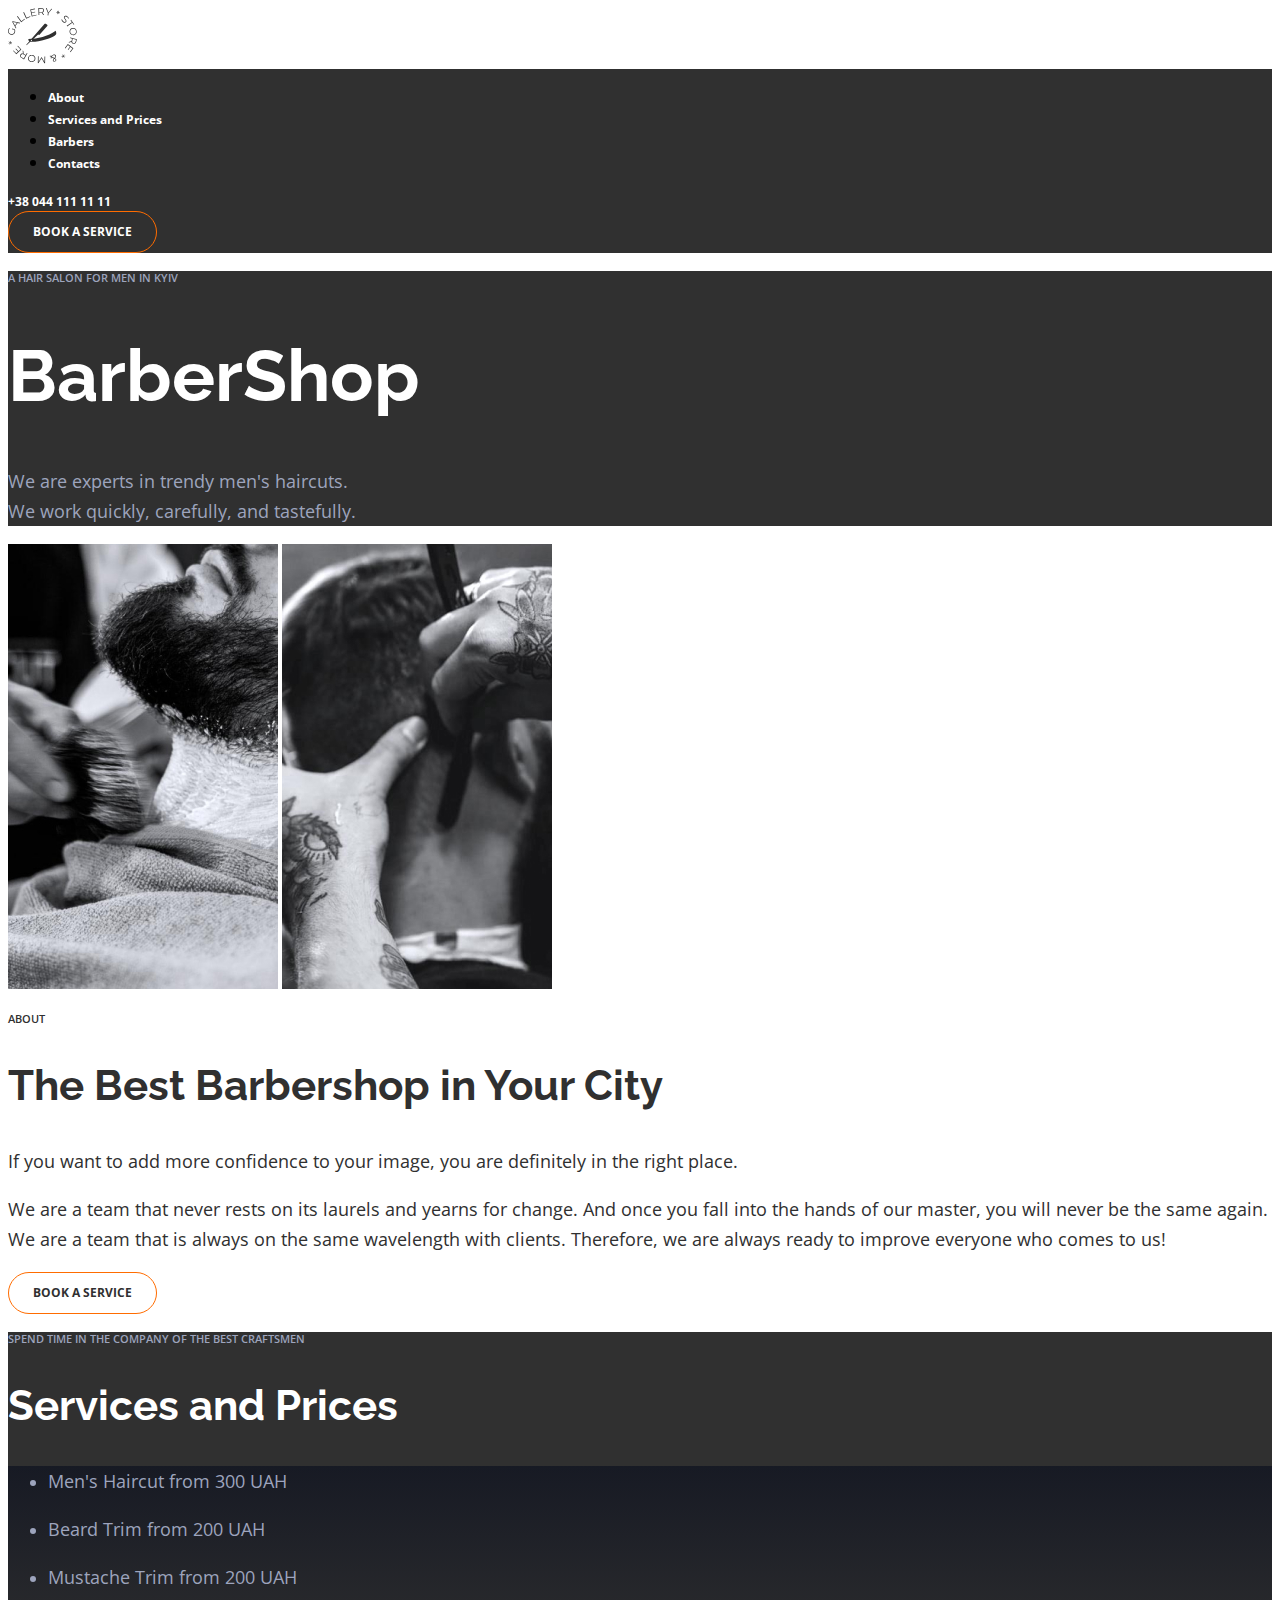
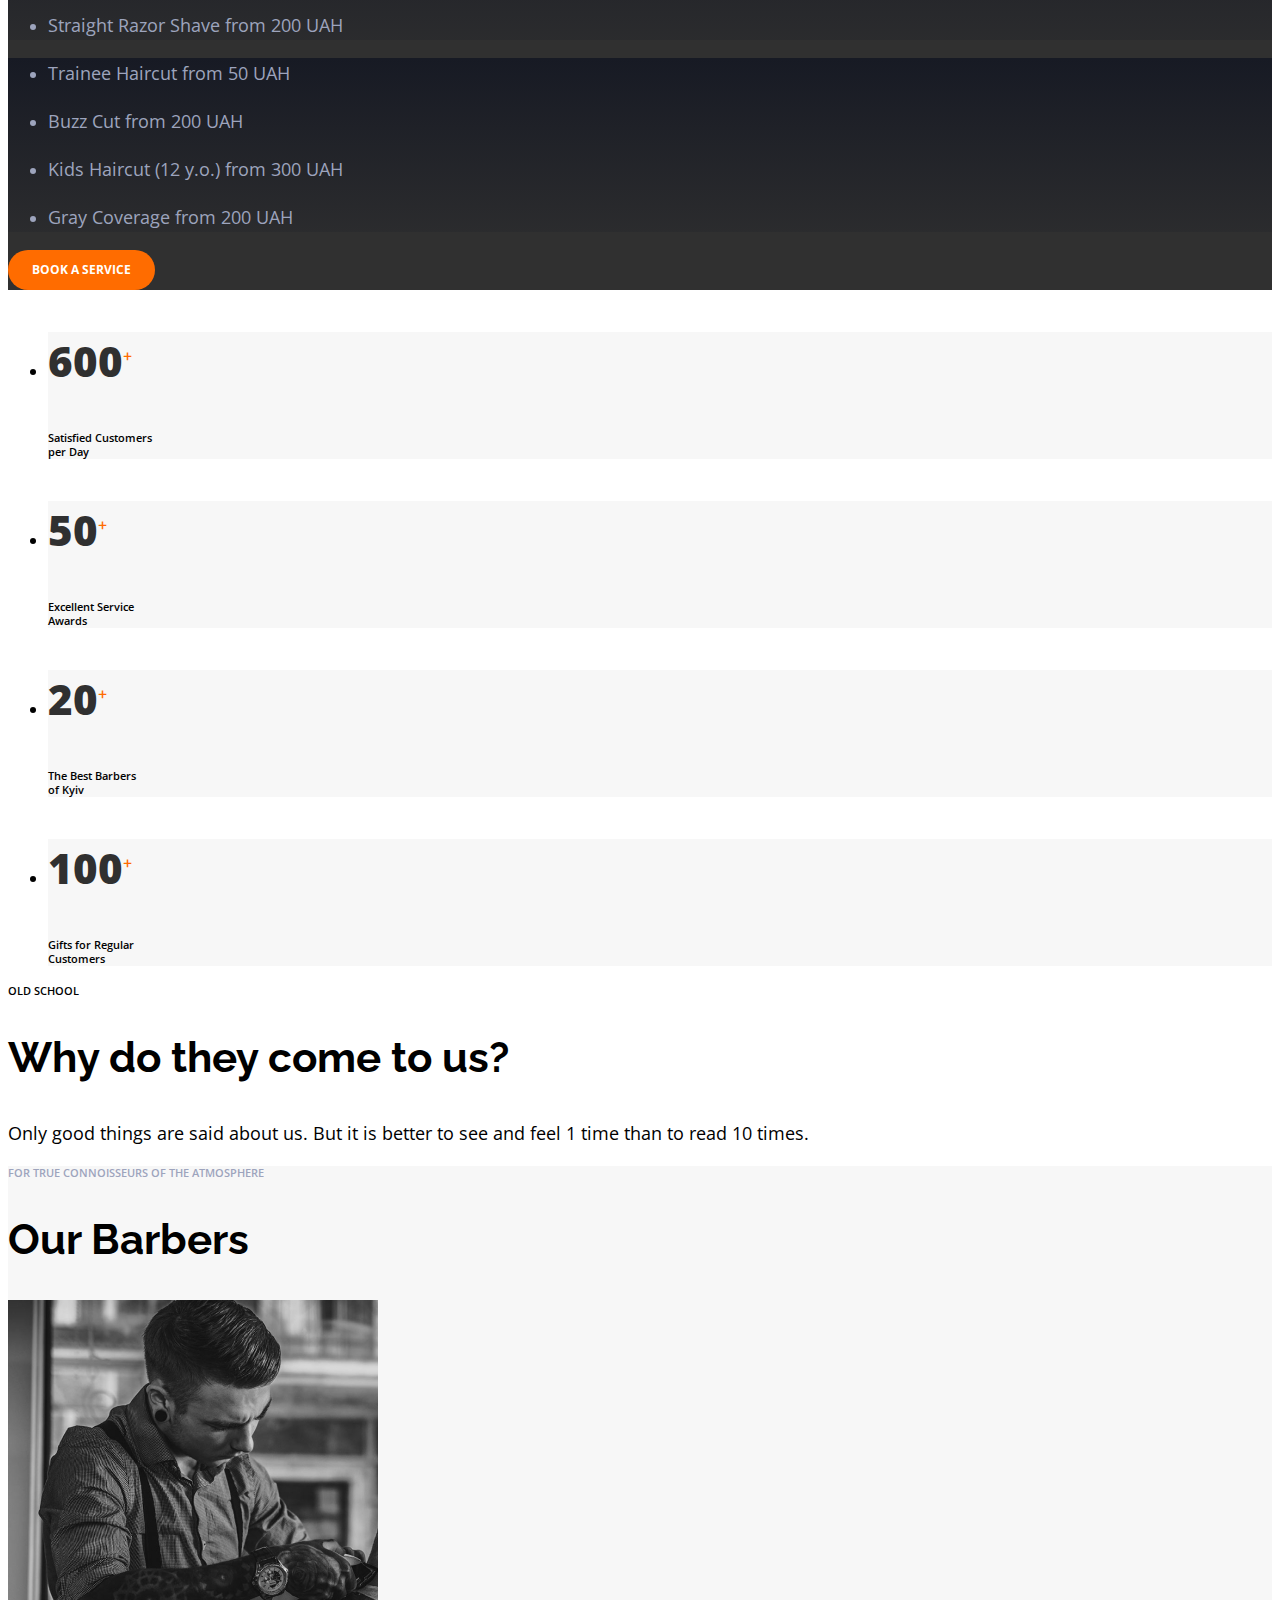
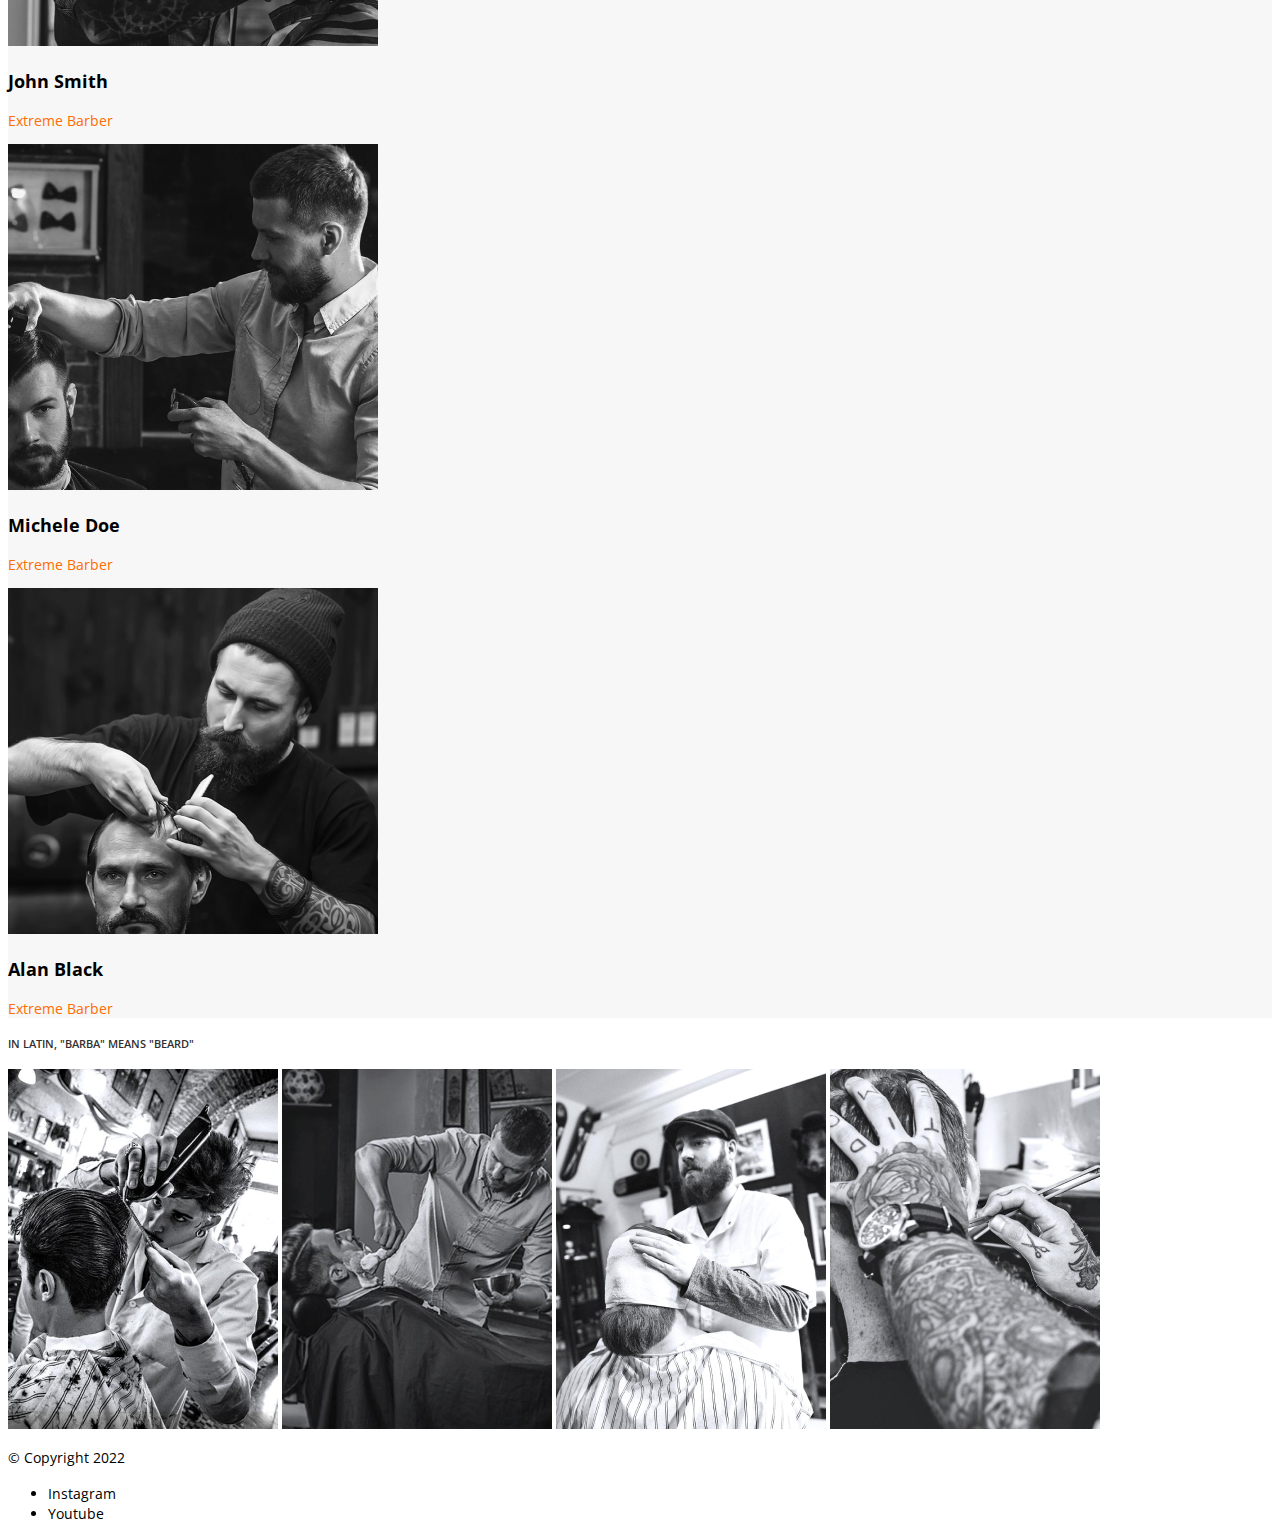
==== index.html @ c83bbb4f "Initial commit" ====
<!DOCTYPE html>
<html lang="en">
  <head>
    <meta charset="UTF-8" />
    <title>Lectia 1 HTML&CSS</title>
    <link rel="preconnect" href="https://fonts.googleapis.com" />
    <link rel="preconnect" href="https://fonts.gstatic.com" crossorigin />
    <link
      href="https://fonts.googleapis.com/css2?family=Open+Sans:ital,wght@0,300..800;1,300..800&family=Raleway:ital,wght@0,100..900;1,100..900&display=swap"
      rel="stylesheet"
    />
    <link rel="stylesheet" href="./css/style.css" />
  </head>
  <body>
    <!--Header Section-->
    <header class="header">
      <div class="header__logo">
        <a href="#"><img src="./img/logo.svg" alt="Logo" /></a>
      </div>
      <nav class="header__navigation">
        <ul>
          <li><a href="#">About</a></li>
          <li><a href="#">Services and Prices</a></li>
          <li><a href="#">Barbers</a></li>
          <li><a href="#">Contacts</a></li>
        </ul>
      </nav>
      <div class="header__info">
        <a href="tel:+380441111111">+38 044 111 11 11</a>
      </div>
      <button class="header__booking button" type="button">
        Book a Service
      </button>
    </header>

    <!-- Portiune principala a paginii web-->
    <main>
      <!--Hero section-->
      <section class="hero-section">
        <h5 class="hero-section__subtitle">A hair salon for men in Kyiv</h5>
        <h1 class="hero-section__title">BarberShop</h1>
        <p class="hero-section__text">
          We are experts in trendy men's haircuts.<br />
          We work quickly, carefully, and tastefully.
        </p>
      </section>

      <!--About section-->
      <section class="about">
        <div class="about__images">
          <img class="about__image" src="./img/img-1.jpg" alt="Img 1" />
          <img class="about__image" src="./img/img-2.jpg" alt="Img 2" />
        </div>

        <div class="about__info">
          <h5 class="about__subtitle">About</h5>
          <h2 class="about__title">The Best Barbershop in Your City</h2>
          <p class="about__text">
            If you want to add more confidence to your image, you are definitely
            in the right place.
          </p>
          <p class="about__text">
            We are a team that never rests on its laurels and yearns for change.
            And once you fall into the hands of our master, you will never be
            the same again. We are a team that is always on the same wavelength
            with clients. Therefore, we are always ready to improve everyone who
            comes to us!
          </p>
          <button class="about__button button">Book a service</button>
        </div>
      </section>

      <!-- Prices & services section-->
      <section class="services">
        <h5 class="services__subtitle">
          Spend time in the company of the best craftsmen
        </h5>
        <h2 class="services__title">Services and Prices</h2>
        <ul class="services__list">
          <li class="services__item">
            <p class="services__description">
              Men's Haircut <span class="services__price">from 300 UAH</span>
            </p>
          </li>
          <li class="services__item">
            <p class="services__description">
              Beard Trim <span class="services__price">from 200 UAH</span>
            </p>
          </li>
          <li class="services__item">
            <p class="services__description">
              Mustache Trim <span class="services__price">from 200 UAH</span>
            </p>
          </li>
          <li class="services__item">
            <p class="services__description">
              Straight Razor Shave
              <span class="services__price">from 200 UAH</span>
            </p>
          </li>
        </ul>

        <ul class="services__list">
          <li class="services__item">
            <p class="services__description">
              Trainee Haircut <span class="services__price">from 50 UAH</span>
            </p>
          </li>
          <li class="services__item">
            <p class="services__description">
              Buzz Cut <span class="services__price">from 200 UAH</span>
            </p>
          </li>
          <li class="services__item">
            <p class="services__description">
              Kids Haircut (12 y.o.)
              <span class="services__price">from 300 UAH</span>
            </p>
          </li>
          <li class="services__item">
            <p class="services__description">
              Gray Coverage <span class="services__price">from 200 UAH</span>
            </p>
          </li>
        </ul>

        <button class="services__button button">Book a Service</button>
      </section>

      <!-- Reviews section-->
      <section class="statistics">
        <ul class="statistics__list">
          <li class="statistics__item">
            <p class="statistics__value">
              <strong>600<sup>+</sup></strong>
            </p>
            <p class="statistics__description">
              Satisfied Customers<br />per Day
            </p>
          </li>
          <li class="statistics__item">
            <p class="statistics__value">
              <strong>50<sup>+</sup></strong>
            </p>
            <p class="statistics__description">
              Excellent Service <br />Awards
            </p>
          </li>
          <li class="statistics__item">
            <p class="statistics__value">
              <strong>20<sup>+</sup></strong>
            </p>
            <p class="statistics__description">
              The Best Barbers<br />
              of Kyiv
            </p>
          </li>
          <li class="statistics__item">
            <p class="statistics__value">
              <strong>100<sup>+</sup></strong>
            </p>
            <p class="statistics__description">
              Gifts for Regular<br />
              Customers
            </p>
          </li>
        </ul>

        <div class="statistics__testimonial">
          <h5 class="statistics__subtitle">Old school</h5>
          <h2 class="statistics__title">Why do they come to us?</h2>
          <p class="statistics__text">
            Only good things are said about us. But it is better to see and feel
            1 time than to read 10 times.
          </p>
        </div>
      </section>

      <!-- our barbers section-->
      <section class="barbers">
        <h5 class="barbers__subtitle">
          for true connoisseurs of the atmosphere
        </h5>
        <h2 class="barbers__title">Our Barbers</h2>

        <!-- container cu carduri despre frizeri-->
        <div class="barbers__container">
          <!-- Container 1-->
          <div class="barbers__card">
            <img
              src="./img/John-Smith.jpg"
              alt="John Smith imagine"
              class="barbers__image"
            />
            <p class="barbers__name">John Smith</p>
            <p class="barbers__role">Extreme Barber</p>
          </div>

          <!-- Container 2-->
          <div class="barbers__card">
            <img
              src="./img/Michele-Doe.jpg"
              alt="Michele Doe imagine"
              class="barbers__image"
            />
            <p class="barbers__name">Michele Doe</p>
            <p class="barbers__role">Extreme Barber</p>
          </div>

          <!-- Container 3 -->
          <div class="barbers__card">
            <img
              src="./img/Alan-Black.jpg"
              alt="Alan Black imagine"
              class="barbers__image"
            />
            <p class="barbers__name">Alan Black</p>
            <p class="barbers__role">Extreme Barber</p>
          </div>
        </div>
      </section>

      <!-- our place section-->
      <section class="place">
        <h5 class="place__subtitle">In Latin, "barba" means "beard"</h5>
        <div class="place__images">
          <img src="./img/foto-1.jpg" alt="Foto 1" class="place__image" />
          <img src="./img/foto-2.jpg" alt="Foto 2" class="place__image" />
          <img src="./img/foto-3.jpg" alt="Foto 3" class="place__image" />
          <img src="./img/foto-4.jpg" alt="Foto 4" class="place__image" />
        </div>
      </section>

      <!-- our place section-->
      <section></section>
    </main>

    <!-- footer section-->
    <footer class="footer">
      <p class="footer__copyright">&copy; Copyright 2022</p>
      <ul class="footer__social">
        <li class="footer__social-item">Instagram</li>
        <li class="footer__social-item">Youtube</li>
      </ul>
    </footer>
  </body>
</html>
---- css/style.css ----
:root {
  --orange: #ff6c00;
  --white: #ffffff;
  --light-black: #9da4bd;
  --black: #303030;
  --primary-font: 'Open sans', sans-serif;
  --secondary-font: 'Raleway', sans-serif;
}

body {
  font-family: var(--primary-font);
}

/* Header section style */

.header {
  background-color: #303030;
}

.header__logo {
  background-color: var(--white);
}

.header__navigation ul {
}

.header__navigation a {
  text-decoration: none;
  font-family: var(--primary-font);
  font-weight: 700;
  font-size: 12px;
  line-height: 16px;
  color: var(--white);
}

.header__navigation a:hover {
  color: var(--orange);
}

.header__info a {
  text-decoration: none;
  font-family: var(--primary-font);
  font-weight: 700;
  font-size: 12px;
  line-height: 16px;
  color: var(--white);
}

.button {
  font-family: var(--primary-font);
  font-weight: 700;
  font-size: 12px;
  line-height: 16px;
  background-color: transparent;
  color: var(--white);
  text-transform: uppercase;
  padding: 12px 24px;
  border: 1px solid var(--orange);
  border-radius: 25px;
  cursor: pointer;
}

.button:hover {
  color: var(--white);
  background-color: var(--orange);
}

.button:focus {
  color: var(--white);
  background-color: var(--orange);
}

/* Hero section style */

.hero-section {
  background-color: #303030;
}

.hero-section__subtitle {
  font-size: 11px;
  font-weight: 600;
  line-height: 14px;
  color: var(--light-black);
}

.hero-section__title {
  font-family: var(--secondary-font);
  font-size: 72px;
  font-weight: 700;
  line-height: 84px;
  color: var(--white);
}

.hero-section__text {
  font-size: 18px;
  font-weight: 400;
  line-height: 30px;
  color: var(--light-black);
}

.hero-section__subtitle {
  text-transform: uppercase;
}

/* About section style */

.about__subtitle {
  font-size: 11px;
  font-family: var(--primary-font);
  font-weight: 600;
  line-height: 14px;
  color: var(--black);
  text-transform: uppercase;
}

.about__title {
  font-family: var(--secondary-font);
  font-size: 42px;
  font-weight: 700;
  line-height: 50px;
  color: var(--black);
}

.about__text {
  font-size: 18px;
  font-family: var(--primary-font);
  font-weight: 400;
  line-height: 30px;
  color: var(--black);
}

.about__button {
  color: var(--black);
}

/* Services section style */
.services {
  background-color: var(--black);
  color: var(--light-black);
}

.services__subtitle {
  font-size: 11px;
  font-weight: 600;
  line-height: 14px;
  color: var(--light-black);
  text-transform: uppercase;
}

.services__title {
  font-family: var(--secondary-font);
  font-size: 42px;
  font-weight: 700;
  line-height: 50px;
  color: var(--white);
}

.services__list {
  background: linear-gradient(180deg, #171a24 0%, rgba(23, 26, 36, 0.2) 100%);
}

.services__item {
}

.services__description {
  font-size: 18px;
  font-weight: 400;
  line-height: 30px;
}

.services__button {
  font-family: var(--primary-font);
  font-weight: 700;
  font-size: 12px;
  line-height: 16px;
  background-color: var(--orange);
  color: var(--white);
  text-transform: uppercase;
  padding: 12px 24px;
  border: none;
  border-radius: 25px;
  cursor: pointer;
  transition: background-color 0.3s ease;
}

.services__button:hover {
  background-color: transparent;
  color: var(--orange);
}

.services__button:focus {
  background-color: transparent;
  color: var(--orange);
}

/* Statistics section style */
.statistics {
}

.statistics__item {
  background-color: #f7f7f7;
}

.statistics__value {
  font-size: 42px;
  font-weight: 700;
  color: var(--black);
}

.statistics__value sup {
  font-size: 16px;
  font-weight: 600;
  color: var(--orange);
}

.statistics__description {
  font-size: 11px;
  font-weight: 600;
  line-height: 14px;
}

.statistics__subtitle {
  font-size: 11px;
  font-weight: 600;
  line-height: 14px;
  text-transform: uppercase;
}

.statistics__title {
  font-family: var(--secondary-font);
  font-size: 42px;
  font-weight: 700;
  line-height: 50px;
}

.statistics__text {
  font-size: 18px;
  font-weight: 400;
  line-height: 30px;
}

.statistics__testimonial {
}

/* Barbers section style */
.barbers {
  background-color: #f7f7f7;
}

.barbers__subtitle {
  font-size: 11px;
  font-weight: 600;
  line-height: 14px;
  color: var(--light-black);
  text-transform: uppercase;
}

.barbers__title {
  font-family: var(--secondary-font);
  font-size: 42px;
  font-weight: 700;
  line-height: 50px;
}

.barbers__card {
}

.barbers__name {
  font-size: 18px;
  font-weight: 700;
}

.barbers__role {
  font-size: 14px;
  font-weight: 400;
  color: var(--orange);
}

/* Place section style */
.place {
  color: var(--black);
}

.place__subtitle {
  text-transform: uppercase;
  font-size: 11px;
  font-weight: 600;
  line-height: 14px;
}

/* Footer section style */
.footer {
}

.footer__copyright {
  font-size: 14px;
  font-weight: 400;
  line-height: 20px;
}

.footer__social {
}

.footer__social-item {
  font-size: 14px;
  font-weight: 400;
  line-height: 20px;
}
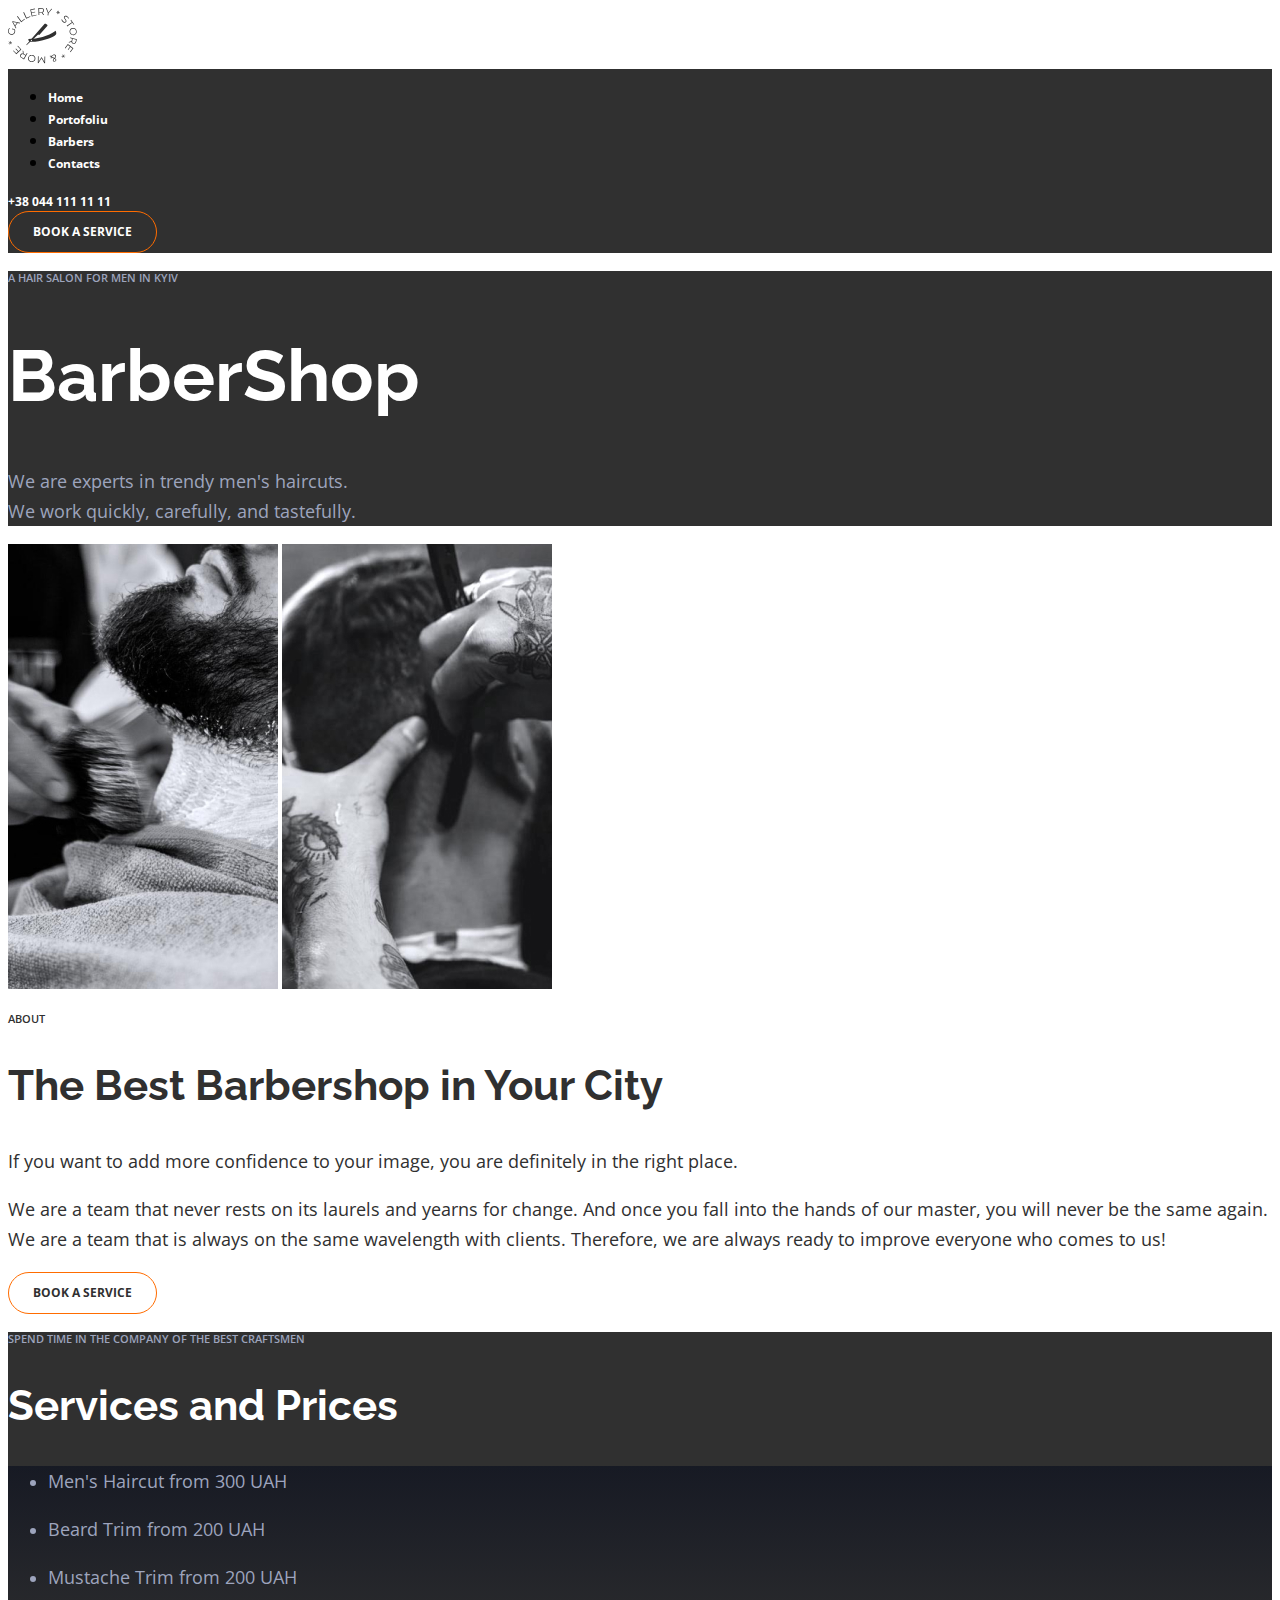
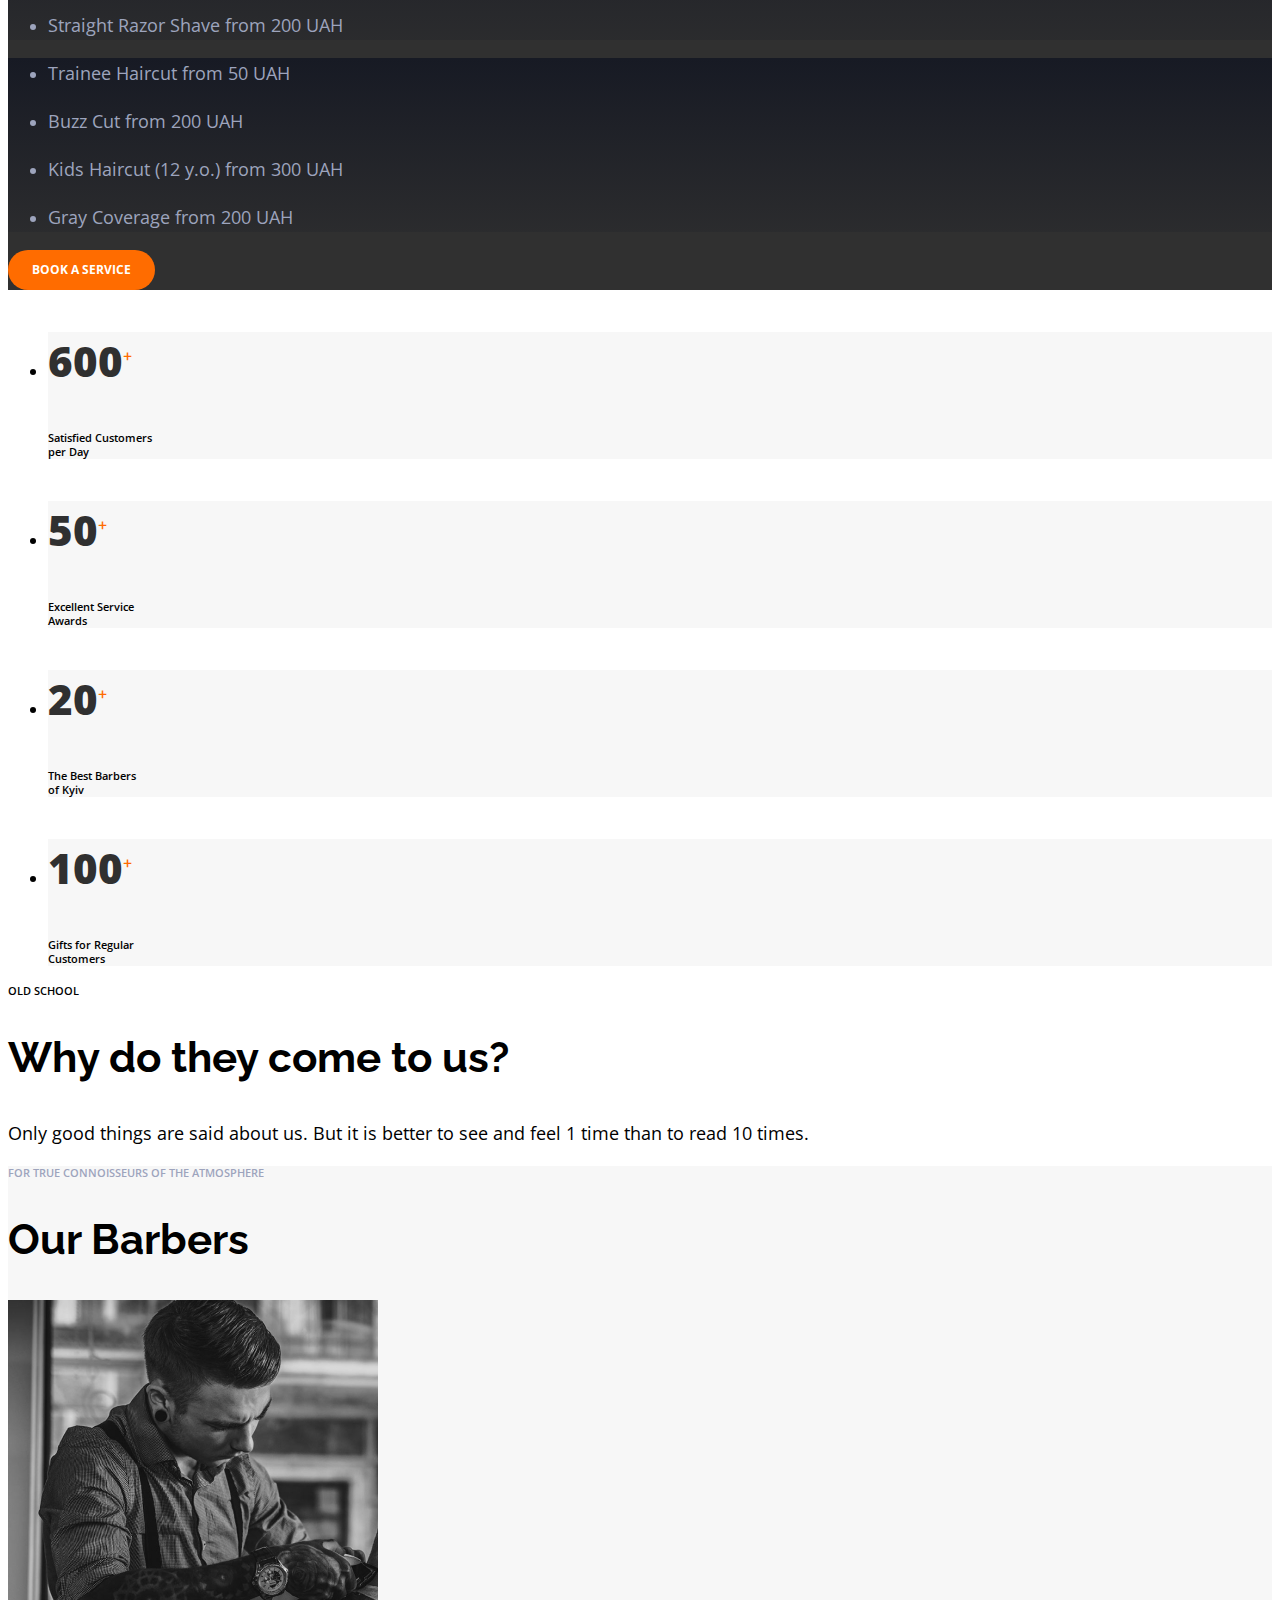
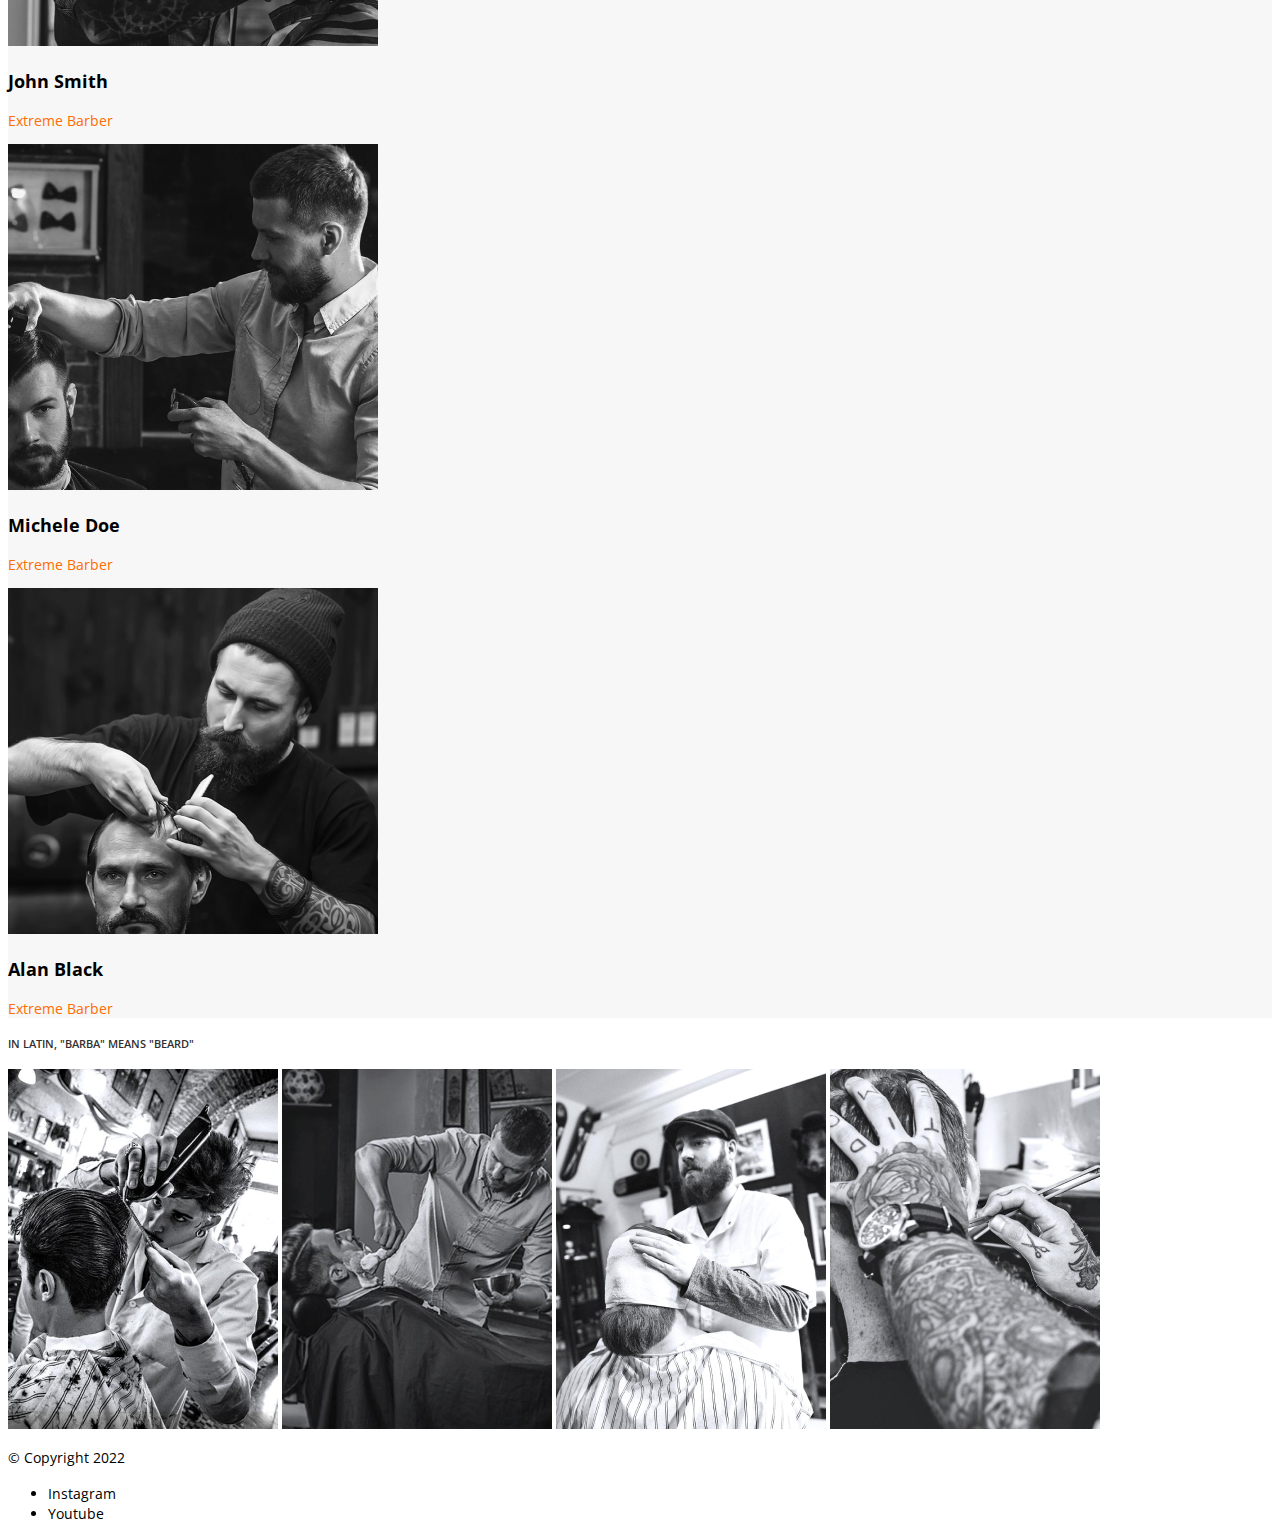
==== commit dd96f305: "add portofiliu" ====
--- a/index.html
+++ b/index.html
@@ -19,8 +19,8 @@
       </div>
       <nav class="header__navigation">
         <ul>
-          <li><a href="#">About</a></li>
-          <li><a href="#">Services and Prices</a></li>
+          <li><a href="index.html">Home</a></li>
+          <li><a href="portofoliu.html">Portofoliu</a></li>
           <li><a href="#">Barbers</a></li>
           <li><a href="#">Contacts</a></li>
         </ul>
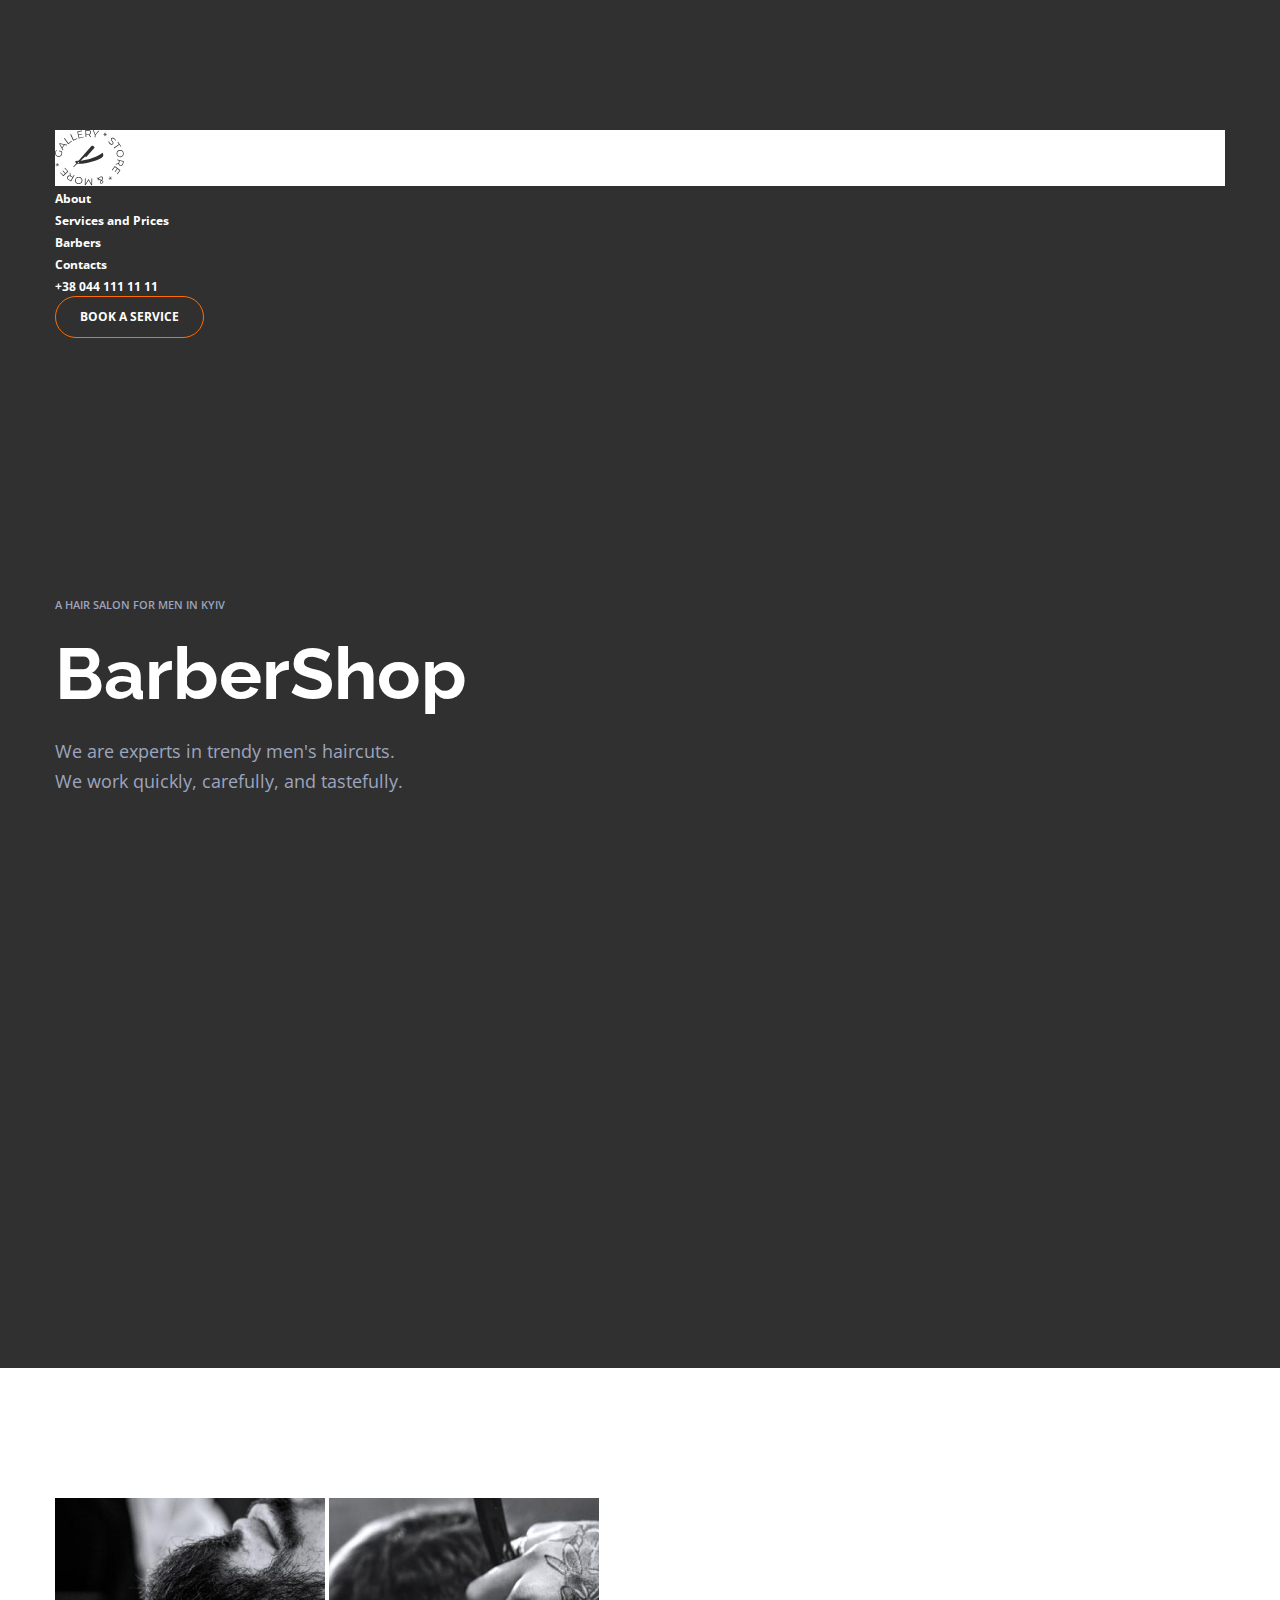
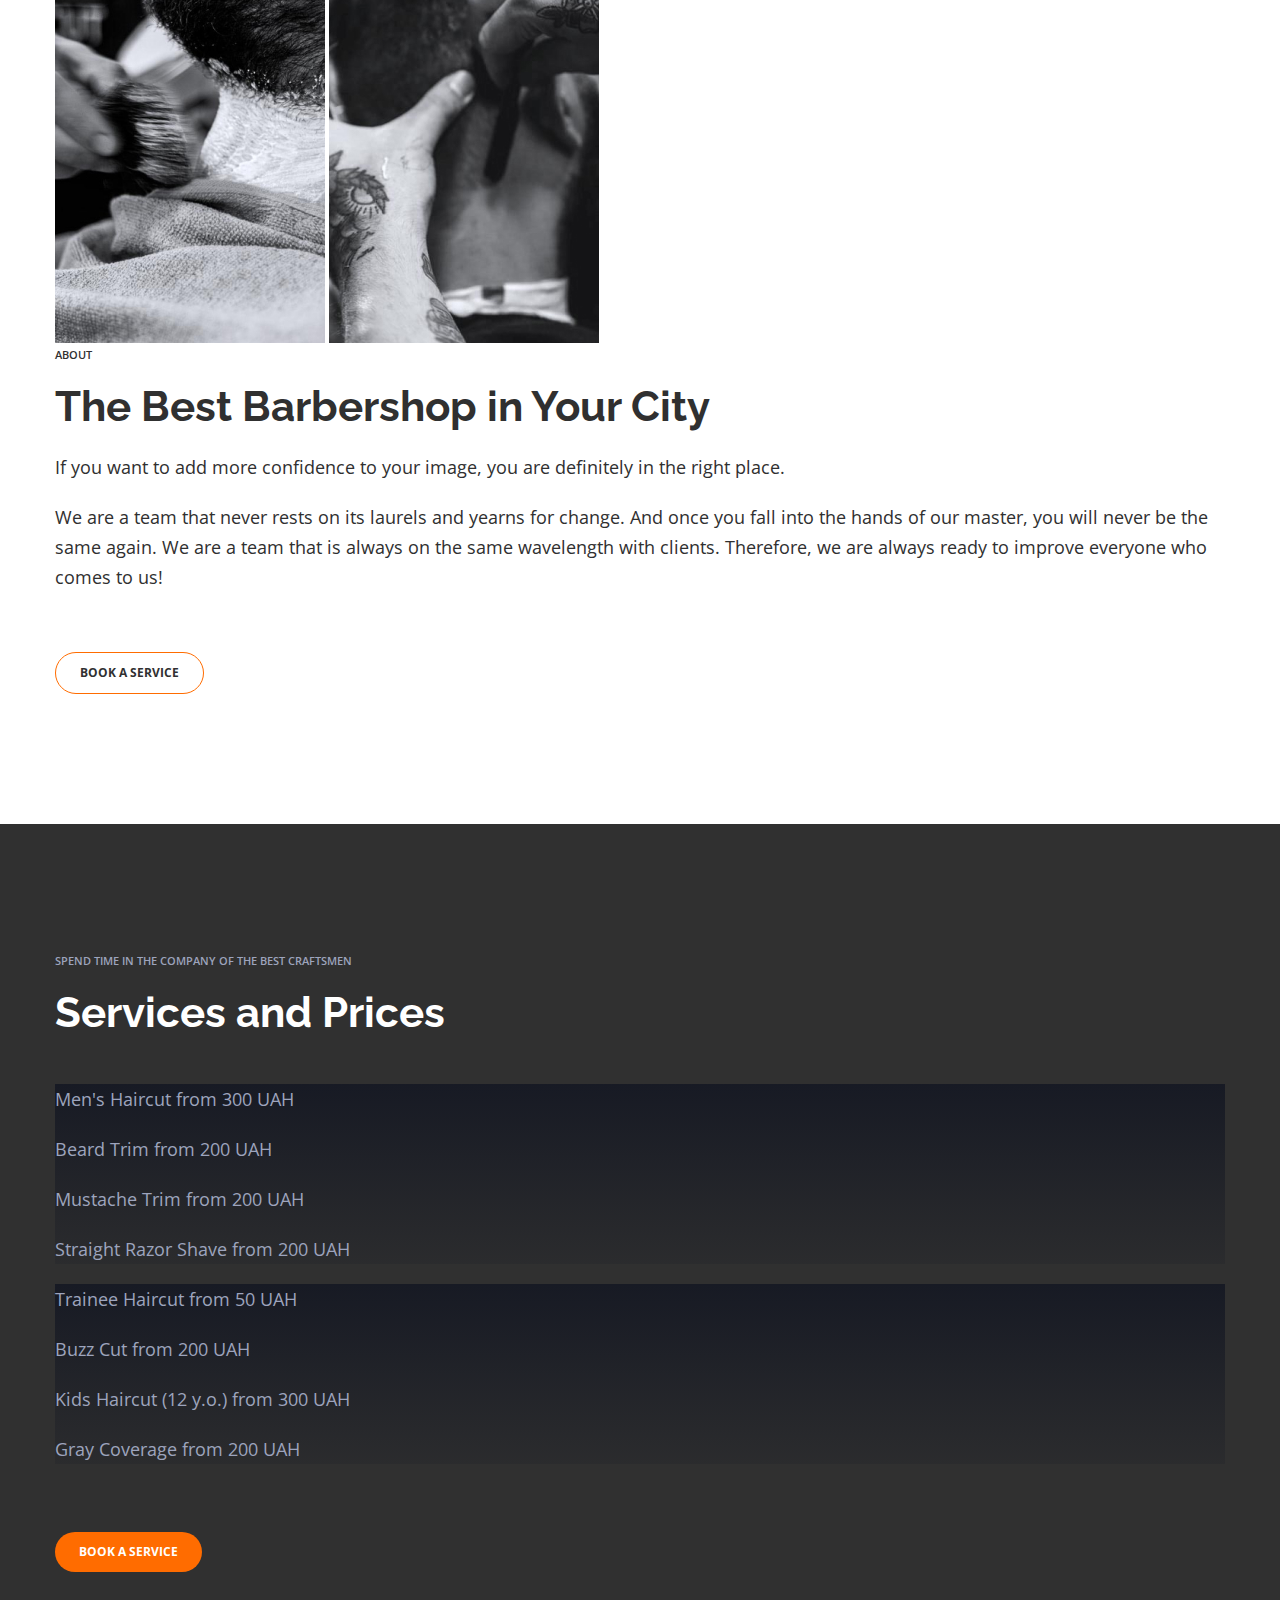
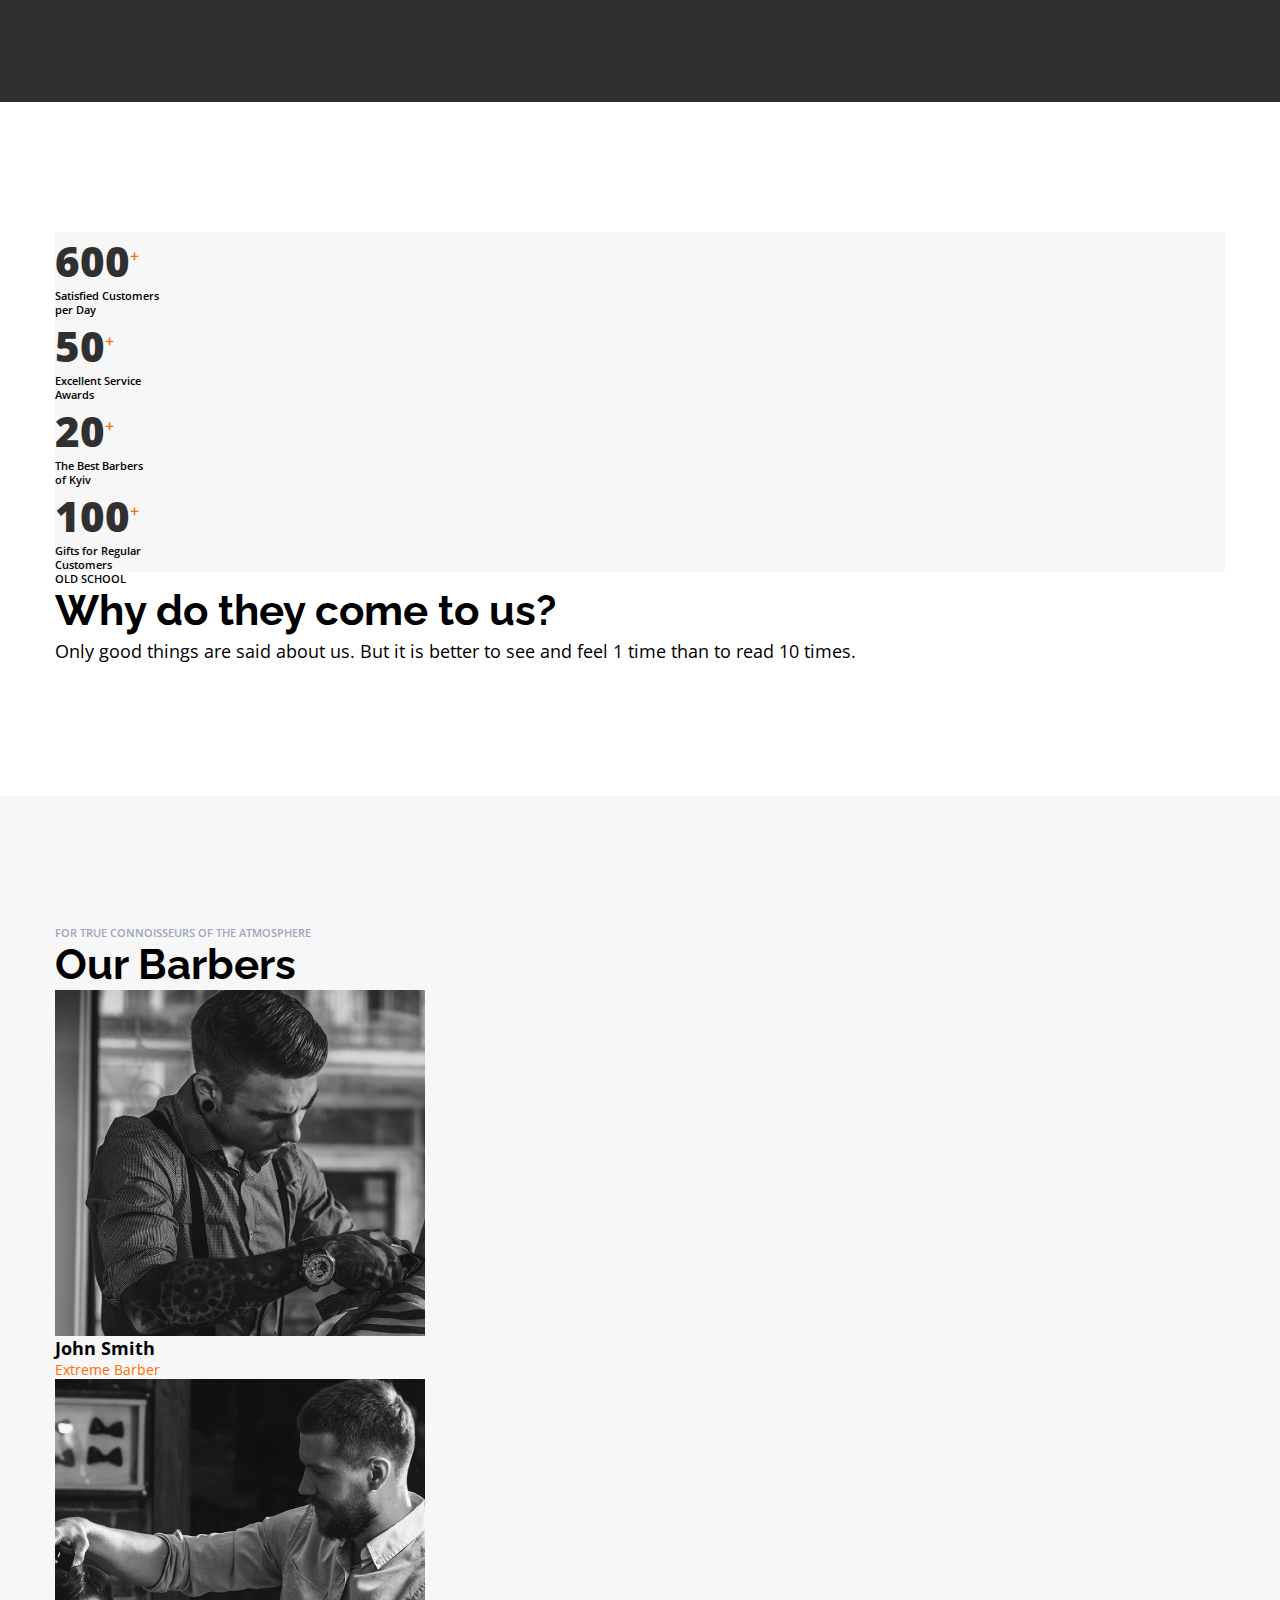
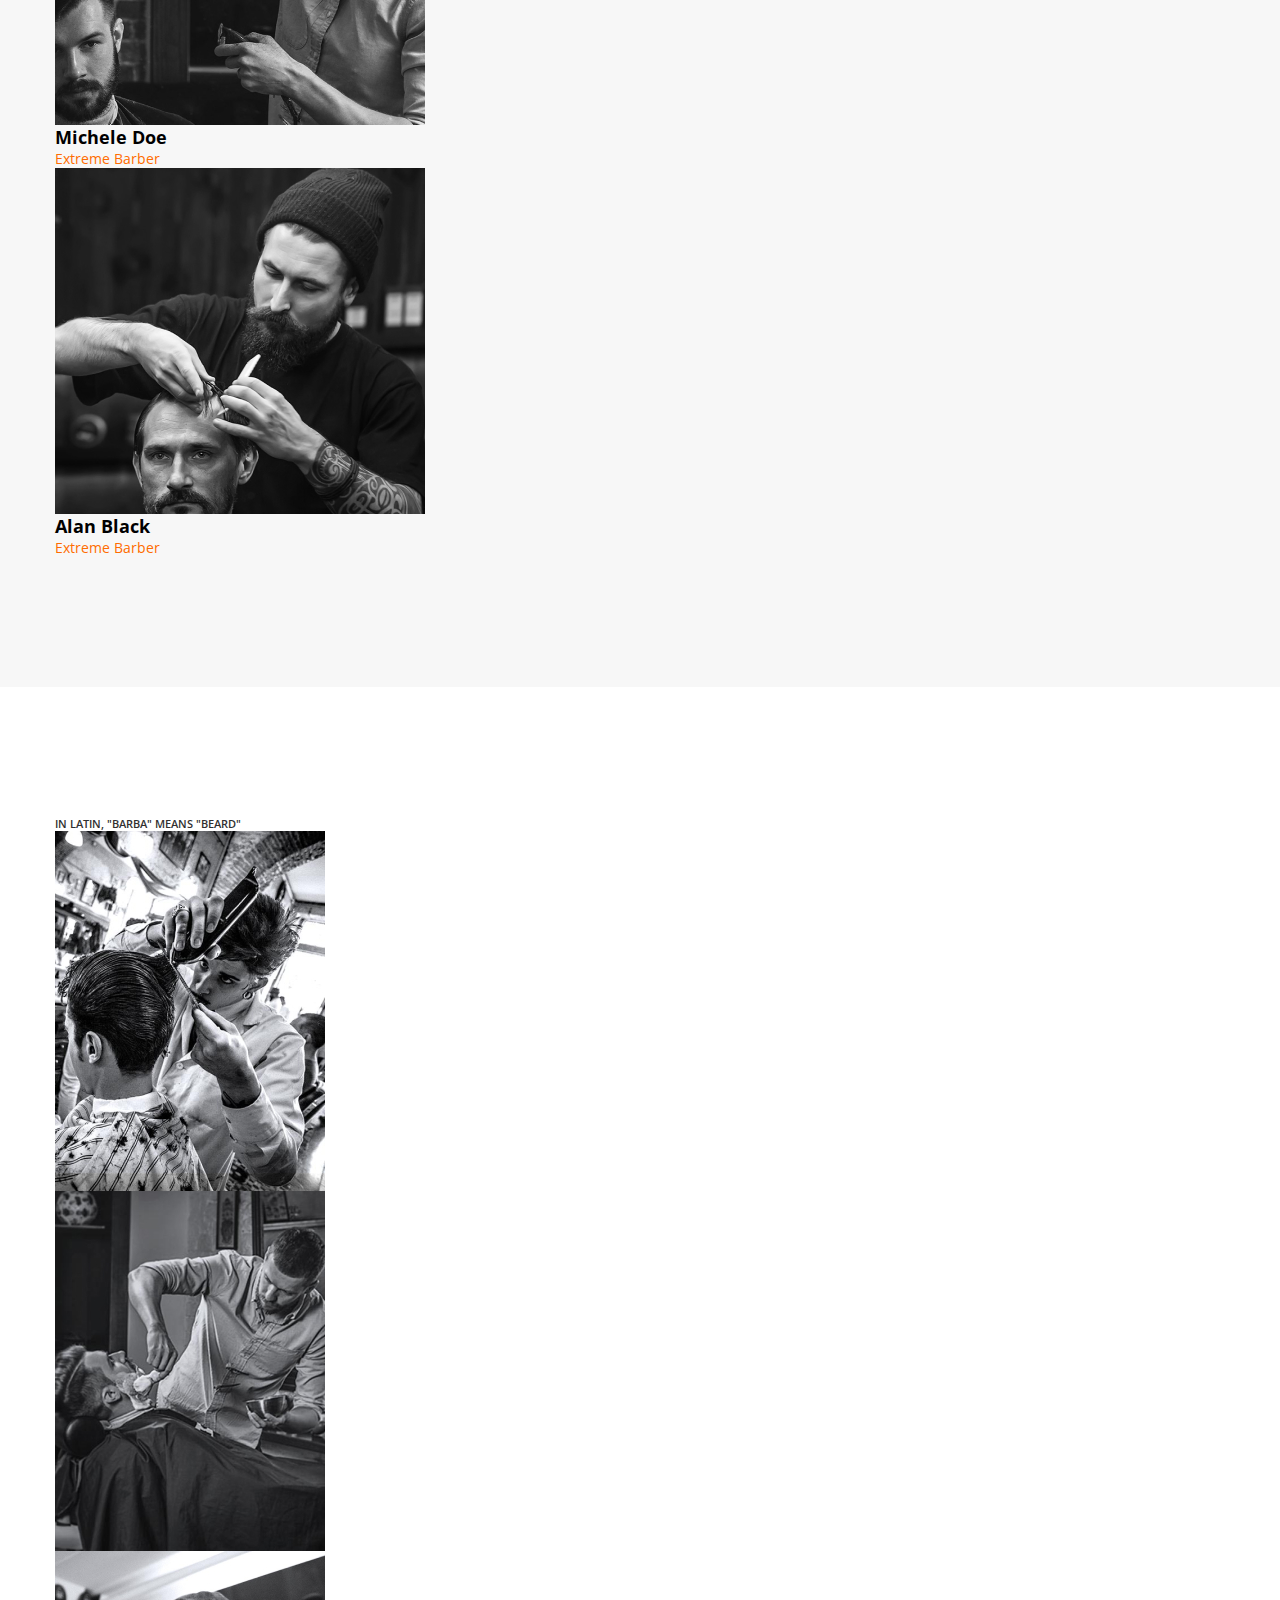
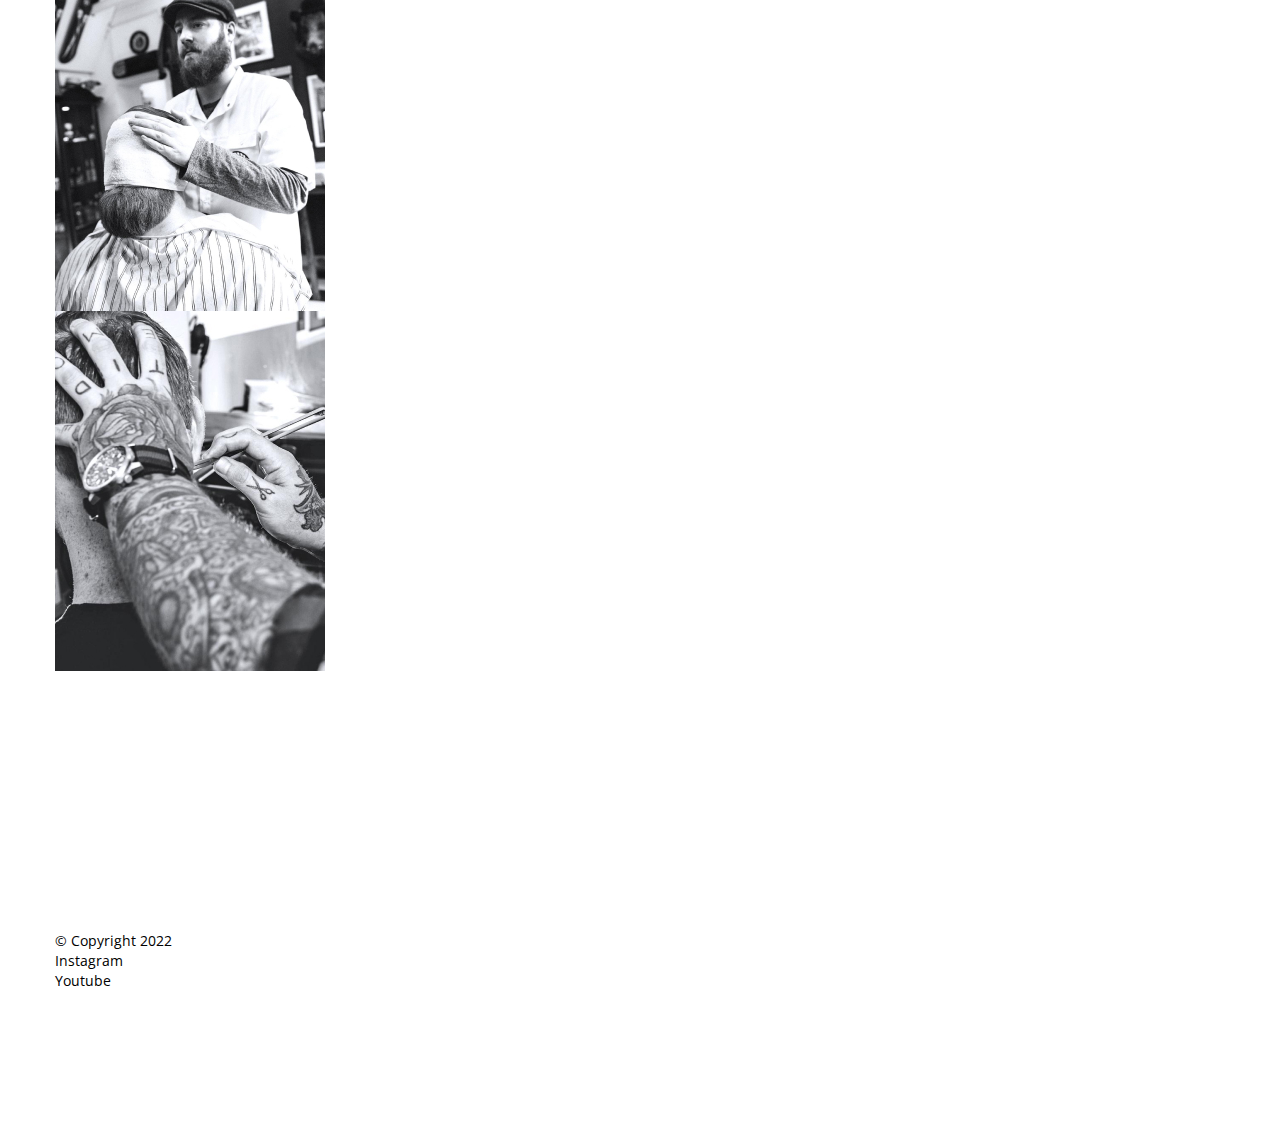
==== commit 10a5b90c: "testing" ====
--- a/index.html
+++ b/index.html
@@ -3,6 +3,11 @@
   <head>
     <meta charset="UTF-8" />
     <title>Lectia 1 HTML&CSS</title>
+
+    <link
+      rel="stylesheet"
+      href="node_modules/modern-normalize/modern-normalize.css"
+    />
     <link rel="preconnect" href="https://fonts.googleapis.com" />
     <link rel="preconnect" href="https://fonts.gstatic.com" crossorigin />
     <link
@@ -14,220 +19,234 @@
   <body>
     <!--Header Section-->
     <header class="header">
-      <div class="header__logo">
-        <a href="#"><img src="./img/logo.svg" alt="Logo" /></a>
+      <div class="container">
+        <div class="header__logo">
+          <a href="#"><img src="./img/logo.svg" alt="Logo" /></a>
+        </div>
+        <nav class="header__navigation">
+          <ul>
+            <li><a href="#">About</a></li>
+            <li><a href="#">Services and Prices</a></li>
+            <li><a href="#">Barbers</a></li>
+            <li><a href="#">Contacts</a></li>
+          </ul>
+        </nav>
+        <div class="header__info">
+          <a href="tel:+380441111111">+38 044 111 11 11</a>
+        </div>
+        <button class="header__booking button" type="button">
+          Book a Service
+        </button>
       </div>
-      <nav class="header__navigation">
-        <ul>
-          <li><a href="index.html">Home</a></li>
-          <li><a href="portofoliu.html">Portofoliu</a></li>
-          <li><a href="#">Barbers</a></li>
-          <li><a href="#">Contacts</a></li>
-        </ul>
-      </nav>
-      <div class="header__info">
-        <a href="tel:+380441111111">+38 044 111 11 11</a>
-      </div>
-      <button class="header__booking button" type="button">
-        Book a Service
-      </button>
     </header>
 
     <!-- Portiune principala a paginii web-->
     <main>
       <!--Hero section-->
       <section class="hero-section">
-        <h5 class="hero-section__subtitle">A hair salon for men in Kyiv</h5>
-        <h1 class="hero-section__title">BarberShop</h1>
-        <p class="hero-section__text">
-          We are experts in trendy men's haircuts.<br />
-          We work quickly, carefully, and tastefully.
-        </p>
+        <div class="container">
+          <h5 class="hero-section__subtitle">A hair salon for men in Kyiv</h5>
+          <h1 class="hero-section__title">BarberShop</h1>
+          <p class="hero-section__text">
+            We are experts in trendy men's haircuts.<br />
+            We work quickly, carefully, and tastefully.
+          </p>
+        </div>
       </section>
 
       <!--About section-->
       <section class="about">
-        <div class="about__images">
-          <img class="about__image" src="./img/img-1.jpg" alt="Img 1" />
-          <img class="about__image" src="./img/img-2.jpg" alt="Img 2" />
-        </div>
-
-        <div class="about__info">
-          <h5 class="about__subtitle">About</h5>
-          <h2 class="about__title">The Best Barbershop in Your City</h2>
-          <p class="about__text">
-            If you want to add more confidence to your image, you are definitely
-            in the right place.
-          </p>
-          <p class="about__text">
-            We are a team that never rests on its laurels and yearns for change.
-            And once you fall into the hands of our master, you will never be
-            the same again. We are a team that is always on the same wavelength
-            with clients. Therefore, we are always ready to improve everyone who
-            comes to us!
-          </p>
-          <button class="about__button button">Book a service</button>
+        <div class="container">
+          <div class="about__images">
+            <img class="about__image" src="./img/img-1.jpg" alt="Img 1" />
+            <img class="about__image" src="./img/img-2.jpg" alt="Img 2" />
+          </div>
+
+          <div class="about__info">
+            <h5 class="about__subtitle">About</h5>
+            <h2 class="about__title">The Best Barbershop in Your City</h2>
+            <p class="about__text">
+              If you want to add more confidence to your image, you are
+              definitely in the right place.
+            </p>
+            <p class="about__text">
+              We are a team that never rests on its laurels and yearns for
+              change. And once you fall into the hands of our master, you will
+              never be the same again. We are a team that is always on the same
+              wavelength with clients. Therefore, we are always ready to improve
+              everyone who comes to us!
+            </p>
+            <button class="about__button button">Book a service</button>
+          </div>
         </div>
       </section>
 
       <!-- Prices & services section-->
       <section class="services">
-        <h5 class="services__subtitle">
-          Spend time in the company of the best craftsmen
-        </h5>
-        <h2 class="services__title">Services and Prices</h2>
-        <ul class="services__list">
-          <li class="services__item">
-            <p class="services__description">
-              Men's Haircut <span class="services__price">from 300 UAH</span>
-            </p>
-          </li>
-          <li class="services__item">
-            <p class="services__description">
-              Beard Trim <span class="services__price">from 200 UAH</span>
-            </p>
-          </li>
-          <li class="services__item">
-            <p class="services__description">
-              Mustache Trim <span class="services__price">from 200 UAH</span>
-            </p>
-          </li>
-          <li class="services__item">
-            <p class="services__description">
-              Straight Razor Shave
-              <span class="services__price">from 200 UAH</span>
-            </p>
-          </li>
-        </ul>
-
-        <ul class="services__list">
-          <li class="services__item">
-            <p class="services__description">
-              Trainee Haircut <span class="services__price">from 50 UAH</span>
-            </p>
-          </li>
-          <li class="services__item">
-            <p class="services__description">
-              Buzz Cut <span class="services__price">from 200 UAH</span>
-            </p>
-          </li>
-          <li class="services__item">
-            <p class="services__description">
-              Kids Haircut (12 y.o.)
-              <span class="services__price">from 300 UAH</span>
-            </p>
-          </li>
-          <li class="services__item">
-            <p class="services__description">
-              Gray Coverage <span class="services__price">from 200 UAH</span>
-            </p>
-          </li>
-        </ul>
-
-        <button class="services__button button">Book a Service</button>
+        <div class="container">
+          <h5 class="services__subtitle">
+            Spend time in the company of the best craftsmen
+          </h5>
+          <h2 class="services__title">Services and Prices</h2>
+          <ul class="services__list">
+            <li class="services__item">
+              <p class="services__description">
+                Men's Haircut <span class="services__price">from 300 UAH</span>
+              </p>
+            </li>
+            <li class="services__item">
+              <p class="services__description">
+                Beard Trim <span class="services__price">from 200 UAH</span>
+              </p>
+            </li>
+            <li class="services__item">
+              <p class="services__description">
+                Mustache Trim <span class="services__price">from 200 UAH</span>
+              </p>
+            </li>
+            <li class="services__item">
+              <p class="services__description">
+                Straight Razor Shave
+                <span class="services__price">from 200 UAH</span>
+              </p>
+            </li>
+          </ul>
+
+          <ul class="services__list">
+            <li class="services__item">
+              <p class="services__description">
+                Trainee Haircut <span class="services__price">from 50 UAH</span>
+              </p>
+            </li>
+            <li class="services__item">
+              <p class="services__description">
+                Buzz Cut <span class="services__price">from 200 UAH</span>
+              </p>
+            </li>
+            <li class="services__item">
+              <p class="services__description">
+                Kids Haircut (12 y.o.)
+                <span class="services__price">from 300 UAH</span>
+              </p>
+            </li>
+            <li class="services__item">
+              <p class="services__description">
+                Gray Coverage <span class="services__price">from 200 UAH</span>
+              </p>
+            </li>
+          </ul>
+
+          <button class="services__button button">Book a Service</button>
+        </div>
       </section>
 
       <!-- Reviews section-->
       <section class="statistics">
-        <ul class="statistics__list">
-          <li class="statistics__item">
-            <p class="statistics__value">
-              <strong>600<sup>+</sup></strong>
+        <div class="container">
+          <ul class="statistics__list">
+            <li class="statistics__item">
+              <p class="statistics__value">
+                <strong>600<sup>+</sup></strong>
+              </p>
+              <p class="statistics__description">
+                Satisfied Customers<br />per Day
+              </p>
+            </li>
+            <li class="statistics__item">
+              <p class="statistics__value">
+                <strong>50<sup>+</sup></strong>
+              </p>
+              <p class="statistics__description">
+                Excellent Service <br />Awards
+              </p>
+            </li>
+            <li class="statistics__item">
+              <p class="statistics__value">
+                <strong>20<sup>+</sup></strong>
+              </p>
+              <p class="statistics__description">
+                The Best Barbers<br />
+                of Kyiv
+              </p>
+            </li>
+            <li class="statistics__item">
+              <p class="statistics__value">
+                <strong>100<sup>+</sup></strong>
+              </p>
+              <p class="statistics__description">
+                Gifts for Regular<br />
+                Customers
+              </p>
+            </li>
+          </ul>
+
+          <div class="statistics__testimonial">
+            <h5 class="statistics__subtitle">Old school</h5>
+            <h2 class="statistics__title">Why do they come to us?</h2>
+            <p class="statistics__text">
+              Only good things are said about us. But it is better to see and
+              feel 1 time than to read 10 times.
             </p>
-            <p class="statistics__description">
-              Satisfied Customers<br />per Day
-            </p>
-          </li>
-          <li class="statistics__item">
-            <p class="statistics__value">
-              <strong>50<sup>+</sup></strong>
-            </p>
-            <p class="statistics__description">
-              Excellent Service <br />Awards
-            </p>
-          </li>
-          <li class="statistics__item">
-            <p class="statistics__value">
-              <strong>20<sup>+</sup></strong>
-            </p>
-            <p class="statistics__description">
-              The Best Barbers<br />
-              of Kyiv
-            </p>
-          </li>
-          <li class="statistics__item">
-            <p class="statistics__value">
-              <strong>100<sup>+</sup></strong>
-            </p>
-            <p class="statistics__description">
-              Gifts for Regular<br />
-              Customers
-            </p>
-          </li>
-        </ul>
-
-        <div class="statistics__testimonial">
-          <h5 class="statistics__subtitle">Old school</h5>
-          <h2 class="statistics__title">Why do they come to us?</h2>
-          <p class="statistics__text">
-            Only good things are said about us. But it is better to see and feel
-            1 time than to read 10 times.
-          </p>
+          </div>
         </div>
       </section>
 
       <!-- our barbers section-->
       <section class="barbers">
-        <h5 class="barbers__subtitle">
-          for true connoisseurs of the atmosphere
-        </h5>
-        <h2 class="barbers__title">Our Barbers</h2>
-
-        <!-- container cu carduri despre frizeri-->
-        <div class="barbers__container">
-          <!-- Container 1-->
-          <div class="barbers__card">
-            <img
-              src="./img/John-Smith.jpg"
-              alt="John Smith imagine"
-              class="barbers__image"
-            />
-            <p class="barbers__name">John Smith</p>
-            <p class="barbers__role">Extreme Barber</p>
-          </div>
-
-          <!-- Container 2-->
-          <div class="barbers__card">
-            <img
-              src="./img/Michele-Doe.jpg"
-              alt="Michele Doe imagine"
-              class="barbers__image"
-            />
-            <p class="barbers__name">Michele Doe</p>
-            <p class="barbers__role">Extreme Barber</p>
-          </div>
-
-          <!-- Container 3 -->
-          <div class="barbers__card">
-            <img
-              src="./img/Alan-Black.jpg"
-              alt="Alan Black imagine"
-              class="barbers__image"
-            />
-            <p class="barbers__name">Alan Black</p>
-            <p class="barbers__role">Extreme Barber</p>
+        <div class="container">
+          <h5 class="barbers__subtitle">
+            for true connoisseurs of the atmosphere
+          </h5>
+          <h2 class="barbers__title">Our Barbers</h2>
+
+          <!-- container cu carduri despre frizeri-->
+          <div class="barbers__container">
+            <!-- Container 1-->
+            <div class="barbers__card">
+              <img
+                src="./img/John-Smith.jpg"
+                alt="John Smith imagine"
+                class="barbers__image"
+              />
+              <p class="barbers__name">John Smith</p>
+              <p class="barbers__role">Extreme Barber</p>
+            </div>
+
+            <!-- Container 2-->
+            <div class="barbers__card">
+              <img
+                src="./img/Michele-Doe.jpg"
+                alt="Michele Doe imagine"
+                class="barbers__image"
+              />
+              <p class="barbers__name">Michele Doe</p>
+              <p class="barbers__role">Extreme Barber</p>
+            </div>
+
+            <!-- Container 3 -->
+            <div class="barbers__card">
+              <img
+                src="./img/Alan-Black.jpg"
+                alt="Alan Black imagine"
+                class="barbers__image"
+              />
+              <p class="barbers__name">Alan Black</p>
+              <p class="barbers__role">Extreme Barber</p>
+            </div>
           </div>
         </div>
       </section>
 
       <!-- our place section-->
       <section class="place">
-        <h5 class="place__subtitle">In Latin, "barba" means "beard"</h5>
-        <div class="place__images">
-          <img src="./img/foto-1.jpg" alt="Foto 1" class="place__image" />
-          <img src="./img/foto-2.jpg" alt="Foto 2" class="place__image" />
-          <img src="./img/foto-3.jpg" alt="Foto 3" class="place__image" />
-          <img src="./img/foto-4.jpg" alt="Foto 4" class="place__image" />
+        <div class="container">
+          <h5 class="place__subtitle">In Latin, "barba" means "beard"</h5>
+          <div class="place__images">
+            <img src="./img/foto-1.jpg" alt="Foto 1" class="place__image" />
+            <img src="./img/foto-2.jpg" alt="Foto 2" class="place__image" />
+            <img src="./img/foto-3.jpg" alt="Foto 3" class="place__image" />
+            <img src="./img/foto-4.jpg" alt="Foto 4" class="place__image" />
+          </div>
         </div>
       </section>
 
@@ -237,11 +256,13 @@
 
     <!-- footer section-->
     <footer class="footer">
-      <p class="footer__copyright">&copy; Copyright 2022</p>
-      <ul class="footer__social">
-        <li class="footer__social-item">Instagram</li>
-        <li class="footer__social-item">Youtube</li>
-      </ul>
+      <div class="container">
+        <p class="footer__copyright">&copy; Copyright 2022</p>
+        <ul class="footer__social">
+          <li class="footer__social-item">Instagram</li>
+          <li class="footer__social-item">Youtube</li>
+        </ul>
+      </div>
     </footer>
   </body>
 </html>
--- a/css/style.css
+++ b/css/style.css
@@ -7,6 +7,25 @@
   --secondary-font: 'Raleway', sans-serif;
 }
 
+* {
+  margin: 0;
+  padding: 0;
+}
+
+img {
+  display: block;
+  max-width: 100%;
+  height: auto;
+}
+
+html {
+  box-sizing: border-box;
+}
+
+ul {
+  list-style: none;
+}
+
 body {
   font-family: var(--primary-font);
 }
@@ -74,6 +93,7 @@
 
 .hero-section {
   background-color: #303030;
+  height: 100vh;
 }
 
 .hero-section__subtitle {
@@ -81,6 +101,7 @@
   font-weight: 600;
   line-height: 14px;
   color: var(--light-black);
+  margin-bottom: 20px;
 }
 
 .hero-section__title {
@@ -89,6 +110,7 @@
   font-weight: 700;
   line-height: 84px;
   color: var(--white);
+  margin-bottom: 20px;
 }
 
 .hero-section__text {
@@ -111,6 +133,13 @@
   line-height: 14px;
   color: var(--black);
   text-transform: uppercase;
+  margin-bottom: 20px;
+}
+
+.about__image {
+  display: inline-block;
+  width: 270px;
+  height: 445px;
 }
 
 .about__title {
@@ -119,6 +148,7 @@
   font-weight: 700;
   line-height: 50px;
   color: var(--black);
+  margin-bottom: 20px;
 }
 
 .about__text {
@@ -127,9 +157,11 @@
   font-weight: 400;
   line-height: 30px;
   color: var(--black);
+  margin-bottom: 20px;
 }
 
 .about__button {
+  margin-top: 40px;
   color: var(--black);
 }
 
@@ -145,6 +177,7 @@
   line-height: 14px;
   color: var(--light-black);
   text-transform: uppercase;
+  margin-bottom: 20px;
 }
 
 .services__title {
@@ -153,6 +186,7 @@
   font-weight: 700;
   line-height: 50px;
   color: var(--white);
+  margin-bottom: 46px;
 }
 
 .services__list {
@@ -166,9 +200,11 @@
   font-size: 18px;
   font-weight: 400;
   line-height: 30px;
+  margin-bottom: 20px;
 }
 
 .services__button {
+  margin-top: 48px;
   font-family: var(--primary-font);
   font-weight: 700;
   font-size: 12px;
@@ -306,3 +342,7 @@
   font-weight: 400;
   line-height: 20px;
 }
+
+.container {
+  padding: 130px 55px;
+}
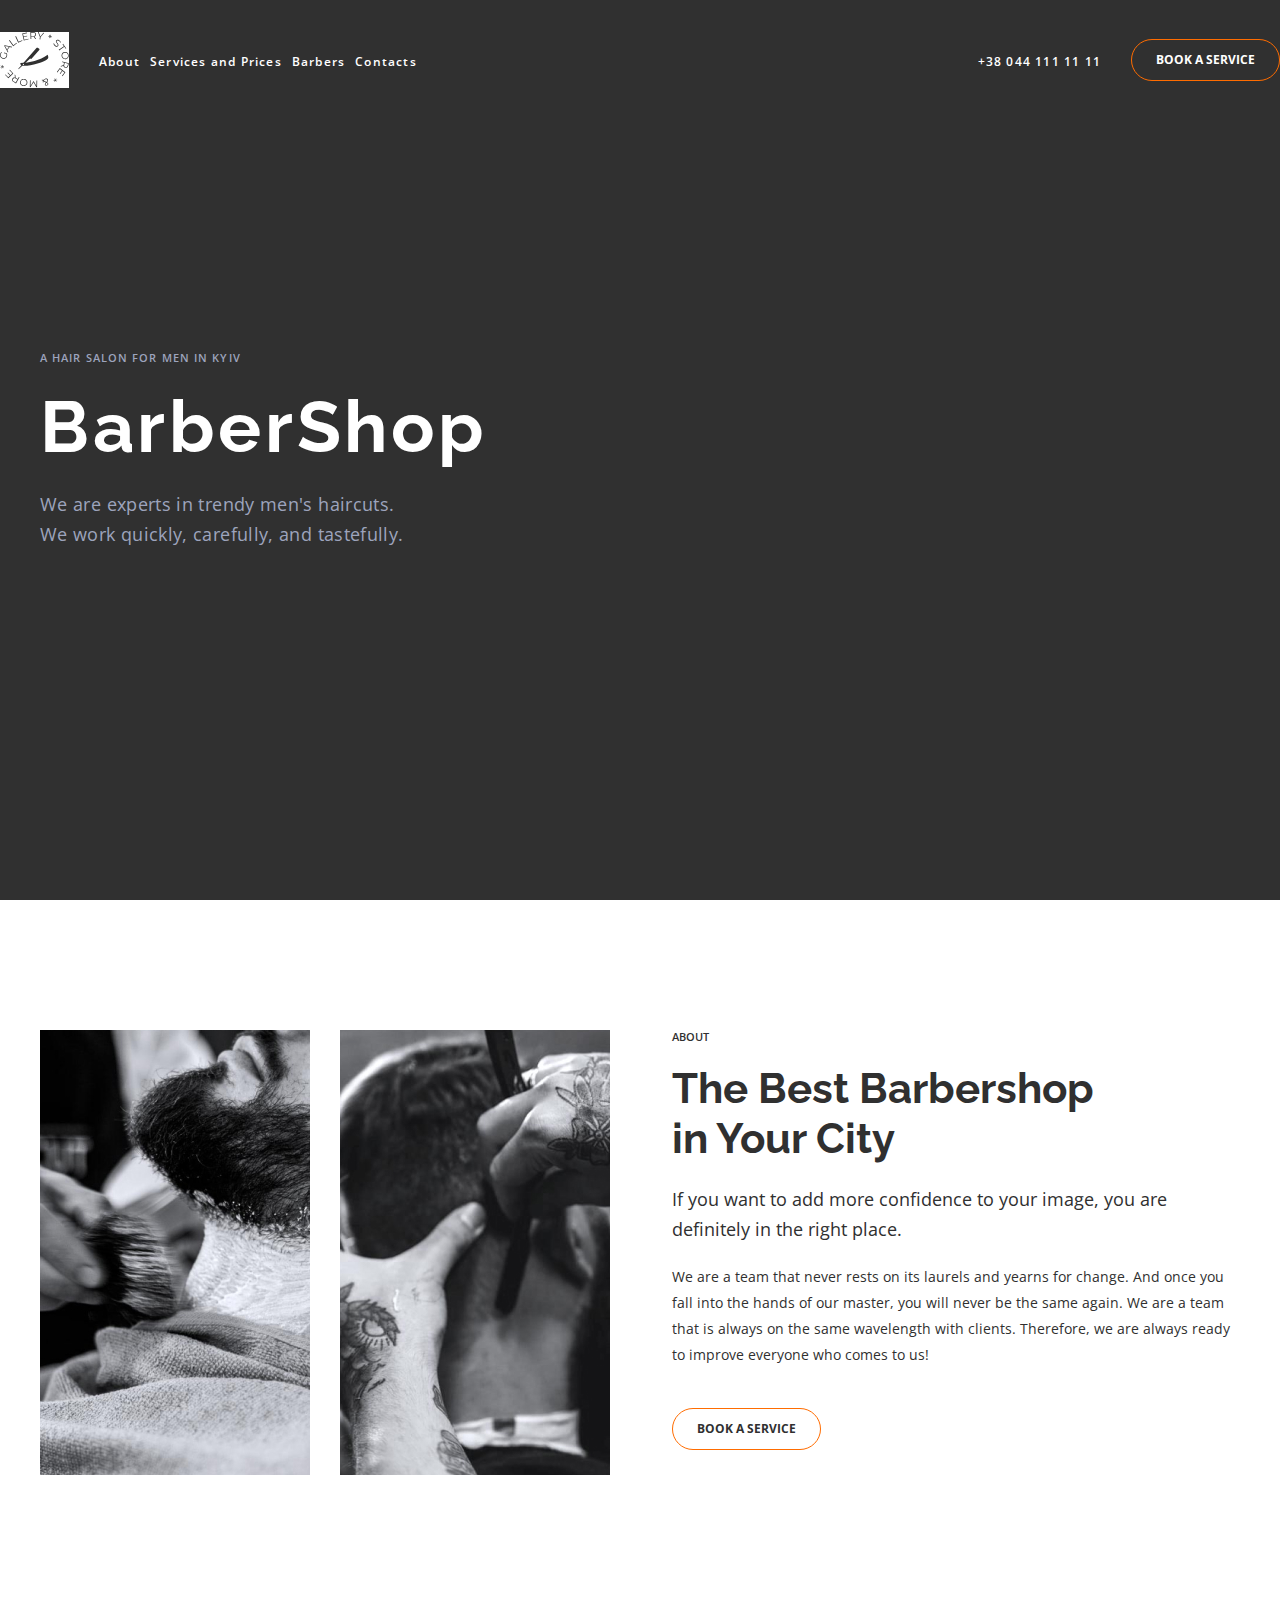
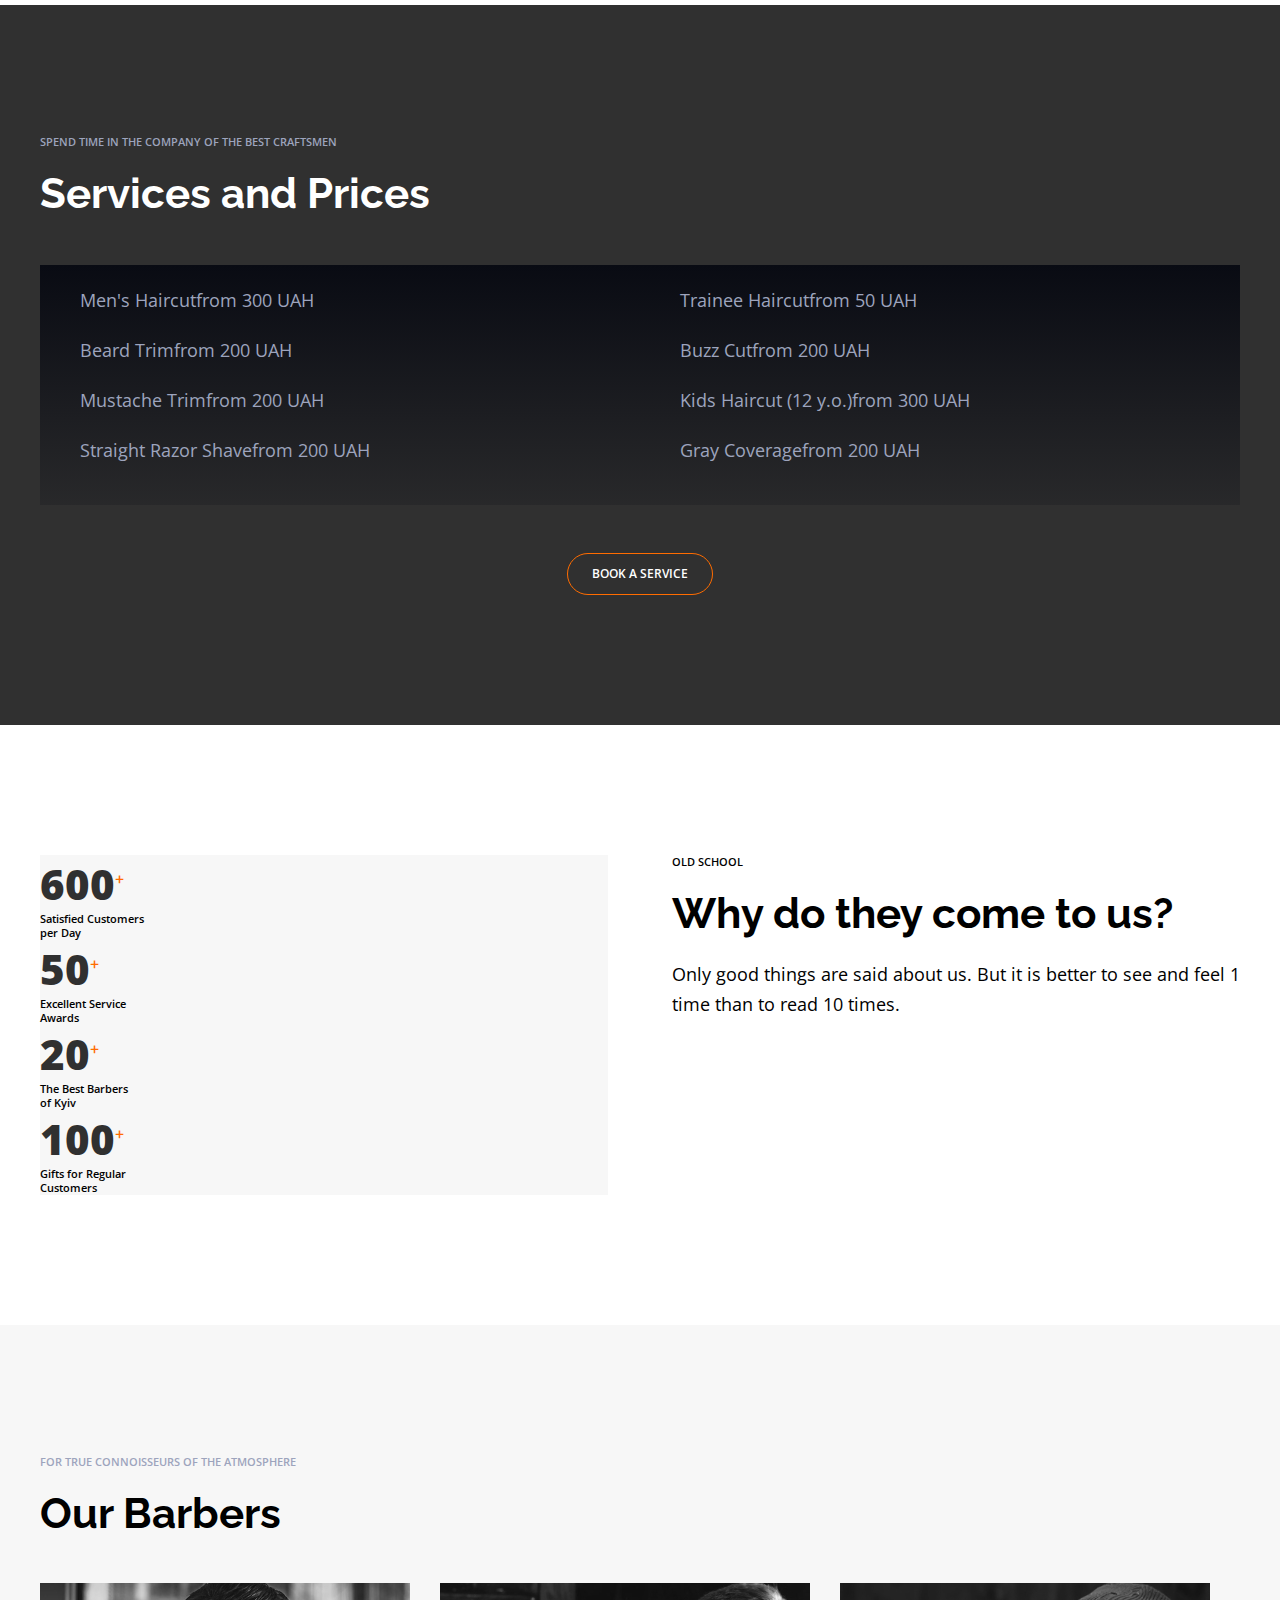
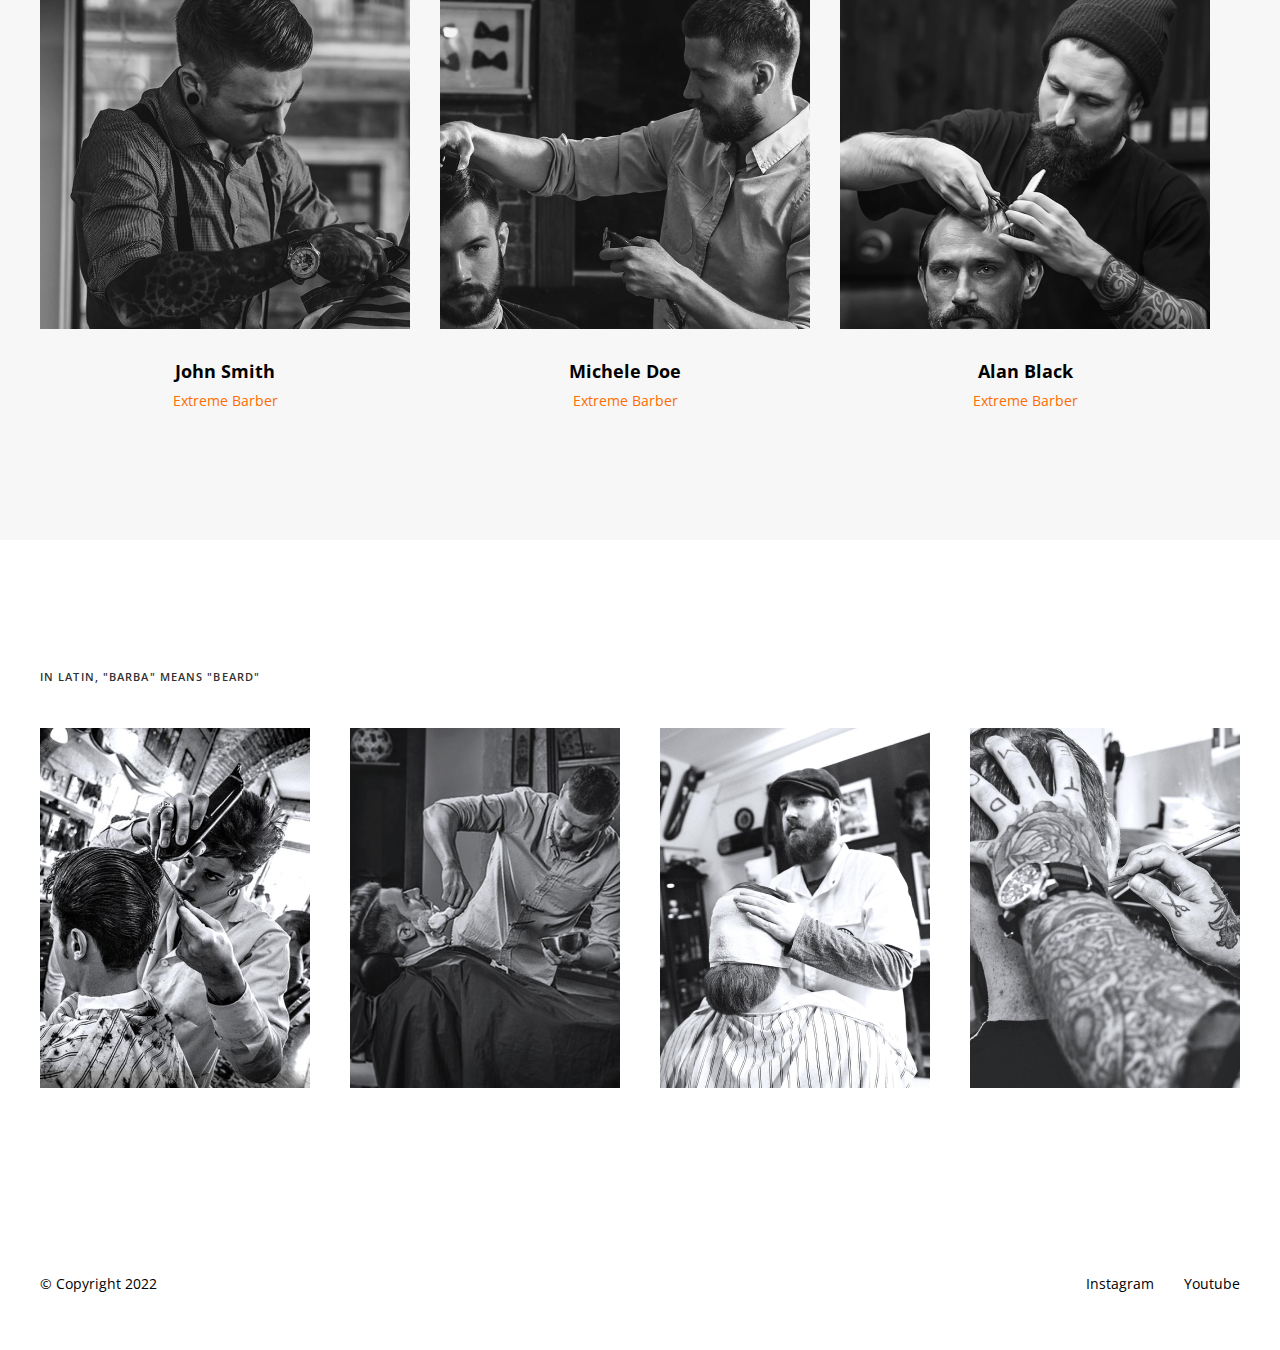
==== commit 1b8e5ff7: "testing branch" ====
--- a/index.html
+++ b/index.html
@@ -19,25 +19,23 @@
   <body>
     <!--Header Section-->
     <header class="header">
-      <div class="container">
-        <div class="header__logo">
-          <a href="#"><img src="./img/logo.svg" alt="Logo" /></a>
-        </div>
-        <nav class="header__navigation">
-          <ul>
-            <li><a href="#">About</a></li>
-            <li><a href="#">Services and Prices</a></li>
-            <li><a href="#">Barbers</a></li>
-            <li><a href="#">Contacts</a></li>
-          </ul>
-        </nav>
-        <div class="header__info">
-          <a href="tel:+380441111111">+38 044 111 11 11</a>
-        </div>
-        <button class="header__booking button" type="button">
-          Book a Service
-        </button>
+      <div class="header__logo">
+        <a href="#"><img src="./img/logo.svg" alt="Logo" /></a>
       </div>
+      <nav class="header__navigation">
+        <ul>
+          <li><a href="#">About</a></li>
+          <li><a href="#">Services and Prices</a></li>
+          <li><a href="#">Barbers</a></li>
+          <li><a href="#">Contacts</a></li>
+        </ul>
+      </nav>
+      <div class="header__info">
+        <a href="tel:+380441111111">+38 044 111 11 11</a>
+      </div>
+      <button class="header__booking button" type="button">
+        Book a Service
+      </button>
     </header>
 
     <!-- Portiune principala a paginii web-->
@@ -64,12 +62,15 @@
 
           <div class="about__info">
             <h5 class="about__subtitle">About</h5>
-            <h2 class="about__title">The Best Barbershop in Your City</h2>
+            <h2 class="about__title">
+              The Best Barbershop<br />
+              in Your City
+            </h2>
             <p class="about__text">
               If you want to add more confidence to your image, you are
               definitely in the right place.
             </p>
-            <p class="about__text">
+            <p class="about__text-smaller">
               We are a team that never rests on its laurels and yearns for
               change. And once you fall into the hands of our master, you will
               never be the same again. We are a team that is always on the same
@@ -88,53 +89,59 @@
             Spend time in the company of the best craftsmen
           </h5>
           <h2 class="services__title">Services and Prices</h2>
-          <ul class="services__list">
-            <li class="services__item">
-              <p class="services__description">
-                Men's Haircut <span class="services__price">from 300 UAH</span>
-              </p>
-            </li>
-            <li class="services__item">
-              <p class="services__description">
-                Beard Trim <span class="services__price">from 200 UAH</span>
-              </p>
-            </li>
-            <li class="services__item">
-              <p class="services__description">
-                Mustache Trim <span class="services__price">from 200 UAH</span>
-              </p>
-            </li>
-            <li class="services__item">
-              <p class="services__description">
-                Straight Razor Shave
-                <span class="services__price">from 200 UAH</span>
-              </p>
-            </li>
-          </ul>
-
-          <ul class="services__list">
-            <li class="services__item">
-              <p class="services__description">
-                Trainee Haircut <span class="services__price">from 50 UAH</span>
-              </p>
-            </li>
-            <li class="services__item">
-              <p class="services__description">
-                Buzz Cut <span class="services__price">from 200 UAH</span>
-              </p>
-            </li>
-            <li class="services__item">
-              <p class="services__description">
-                Kids Haircut (12 y.o.)
-                <span class="services__price">from 300 UAH</span>
-              </p>
-            </li>
-            <li class="services__item">
-              <p class="services__description">
-                Gray Coverage <span class="services__price">from 200 UAH</span>
-              </p>
-            </li>
-          </ul>
+          <div class="services__prices">
+            <ul class="services__list">
+              <li class="services__item">
+                <p class="services__description">
+                  Men's Haircut
+                  <span class="services__price">from 300 UAH</span>
+                </p>
+              </li>
+              <li class="services__item">
+                <p class="services__description">
+                  Beard Trim <span class="services__price">from 200 UAH</span>
+                </p>
+              </li>
+              <li class="services__item">
+                <p class="services__description">
+                  Mustache Trim
+                  <span class="services__price">from 200 UAH</span>
+                </p>
+              </li>
+              <li class="services__item">
+                <p class="services__description">
+                  Straight Razor Shave
+                  <span class="services__price">from 200 UAH</span>
+                </p>
+              </li>
+            </ul>
+
+            <ul class="services__list">
+              <li class="services__item">
+                <p class="services__description">
+                  Trainee Haircut
+                  <span class="services__price">from 50 UAH</span>
+                </p>
+              </li>
+              <li class="services__item">
+                <p class="services__description">
+                  Buzz Cut <span class="services__price">from 200 UAH</span>
+                </p>
+              </li>
+              <li class="services__item">
+                <p class="services__description">
+                  Kids Haircut (12 y.o.)
+                  <span class="services__price">from 300 UAH</span>
+                </p>
+              </li>
+              <li class="services__item">
+                <p class="services__description">
+                  Gray Coverage
+                  <span class="services__price">from 200 UAH</span>
+                </p>
+              </li>
+            </ul>
+          </div>
 
           <button class="services__button button">Book a Service</button>
         </div>
@@ -256,13 +263,11 @@
 
     <!-- footer section-->
     <footer class="footer">
-      <div class="container">
-        <p class="footer__copyright">&copy; Copyright 2022</p>
-        <ul class="footer__social">
-          <li class="footer__social-item">Instagram</li>
-          <li class="footer__social-item">Youtube</li>
-        </ul>
-      </div>
+      <p class="footer__copyright">&copy; Copyright 2022</p>
+      <ul class="footer__social">
+        <li class="footer__social-item">Instagram</li>
+        <li class="footer__social-item">Youtube</li>
+      </ul>
     </footer>
   </body>
 </html>
--- a/css/style.css
+++ b/css/style.css
@@ -33,20 +33,36 @@
 /* Header section style */
 
 .header {
+  padding-top: 32px;
+}
+
+.header {
   background-color: #303030;
+  display: flex;
+  margin-bottom: -88px;
+  justify-content: space-between;
+  align-items: center;
+  gap: 30px;
 }
 
 .header__logo {
   background-color: var(--white);
 }
 
+.header__navigation {
+  margin-right: auto;
+}
+
 .header__navigation ul {
+  display: flex;
+  gap: 10px;
 }
 
 .header__navigation a {
   text-decoration: none;
   font-family: var(--primary-font);
-  font-weight: 700;
+  font-weight: 600;
+  letter-spacing: 1.2px;
   font-size: 12px;
   line-height: 16px;
   color: var(--white);
@@ -59,7 +75,8 @@
 .header__info a {
   text-decoration: none;
   font-family: var(--primary-font);
-  font-weight: 700;
+  font-weight: 600;
+  letter-spacing: 1.2px;
   font-size: 12px;
   line-height: 16px;
   color: var(--white);
@@ -93,6 +110,12 @@
 
 .hero-section {
   background-color: #303030;
+}
+
+.hero-section {
+  display: flex;
+  flex-direction: column;
+  justify-content: center;
   height: 100vh;
 }
 
@@ -100,6 +123,7 @@
   font-size: 11px;
   font-weight: 600;
   line-height: 14px;
+  letter-spacing: 0.1em;
   color: var(--light-black);
   margin-bottom: 20px;
 }
@@ -109,6 +133,8 @@
   font-size: 72px;
   font-weight: 700;
   line-height: 84px;
+  letter-spacing: 3.2px;
+  letter-spacing: 0.05em;
   color: var(--white);
   margin-bottom: 20px;
 }
@@ -117,6 +143,7 @@
   font-size: 18px;
   font-weight: 400;
   line-height: 30px;
+  letter-spacing: 0.02em;
   color: var(--light-black);
 }
 
@@ -126,20 +153,35 @@
 
 /* About section style */
 
-.about__subtitle {
-  font-size: 11px;
-  font-family: var(--primary-font);
-  font-weight: 600;
-  line-height: 14px;
-  color: var(--black);
-  text-transform: uppercase;
-  margin-bottom: 20px;
+.about .container {
+  display: flex;
+  justify-content: space-between;
+  gap: 64px;
+}
+
+.about__info {
+  flex: 1;
+}
+
+.about__images {
+  flex: 1;
+  display: flex;
+  gap: 30px;
 }
 
 .about__image {
-  display: inline-block;
   width: 270px;
   height: 445px;
+}
+
+.about__subtitle {
+  font-size: 11px;
+  font-family: var(--primary-font);
+  font-weight: 600;
+  line-height: 14px;
+  color: var(--black);
+  text-transform: uppercase;
+  margin-bottom: 20px;
 }
 
 .about__title {
@@ -158,6 +200,14 @@
   line-height: 30px;
   color: var(--black);
   margin-bottom: 20px;
+}
+
+.about__text-smaller {
+  font-size: 14px;
+  font-family: var(--primary-font);
+  font-weight: 400;
+  line-height: 26px;
+  color: var(--black);
 }
 
 .about__button {
@@ -189,11 +239,18 @@
   margin-bottom: 46px;
 }
 
+.services__prices {
+  display: flex;
+  background: linear-gradient(180deg, #090b13 0%, rgba(9, 11, 19, 0.2) 100%);
+}
+
 .services__list {
-  background: linear-gradient(180deg, #171a24 0%, rgba(23, 26, 36, 0.2) 100%);
+  padding: 20px 40px;
+  flex: 1;
 }
 
 .services__item {
+  display: flex;
 }
 
 .services__description {
@@ -201,15 +258,16 @@
   font-weight: 400;
   line-height: 30px;
   margin-bottom: 20px;
+  display: flex;
 }
 
 .services__button {
   margin-top: 48px;
   font-family: var(--primary-font);
-  font-weight: 700;
+  font-weight: 600;
   font-size: 12px;
   line-height: 16px;
-  background-color: var(--orange);
+  background-color: transparent;
   color: var(--white);
   text-transform: uppercase;
   padding: 12px 24px;
@@ -217,20 +275,32 @@
   border-radius: 25px;
   cursor: pointer;
   transition: background-color 0.3s ease;
+  display: block;
+  margin-left: auto;
+  margin-right: auto;
+  border: 1px solid var(--orange);
 }
 
 .services__button:hover {
-  background-color: transparent;
-  color: var(--orange);
+  background-color: var(--orange);
+  color: var(--white);
+  border: 1px solid var(--orange);
 }
 
 .services__button:focus {
-  background-color: transparent;
-  color: var(--orange);
+  background-color: var(--orange);
+  color: var(--white);
+  border: 1px solid var(--orange);
 }
 
 /* Statistics section style */
-.statistics {
+.statistics .container {
+  display: flex;
+  gap: 64px;
+}
+
+.statistics__list {
+  flex: 1;
 }
 
 .statistics__item {
@@ -267,6 +337,8 @@
   font-size: 42px;
   font-weight: 700;
   line-height: 50px;
+  margin-top: 20px;
+  margin-bottom: 20px;
 }
 
 .statistics__text {
@@ -276,6 +348,7 @@
 }
 
 .statistics__testimonial {
+  flex: 1;
 }
 
 /* Barbers section style */
@@ -283,6 +356,12 @@
   background-color: #f7f7f7;
 }
 
+.barbers__container {
+  display: flex;
+  gap: 30px;
+  text-align: center;
+}
+
 .barbers__subtitle {
   font-size: 11px;
   font-weight: 600;
@@ -296,6 +375,8 @@
   font-size: 42px;
   font-weight: 700;
   line-height: 50px;
+  margin-top: 20px;
+  margin-bottom: 44px;
 }
 
 .barbers__card {
@@ -304,6 +385,8 @@
 .barbers__name {
   font-size: 18px;
   font-weight: 700;
+  margin-top: 30px;
+  margin-bottom: 8px;
 }
 
 .barbers__role {
@@ -317,15 +400,30 @@
   color: var(--black);
 }
 
+.place__images {
+  display: flex;
+  gap: 30px;
+  justify-content: space-between;
+}
+
 .place__subtitle {
-  text-transform: uppercase;
-  font-size: 11px;
-  font-weight: 600;
-  line-height: 14px;
+  letter-spacing: 0.1em;
+  text-transform: uppercase;
+  font-size: 11px;
+  font-weight: 600;
+  line-height: 14px;
+  margin-bottom: 44px;
 }
 
 /* Footer section style */
 .footer {
+  display: flex;
+  justify-content: space-between;
+  width: 1200px;
+  margin-left: auto;
+  margin-right: auto;
+  padding-top: 56px;
+  padding-bottom: 56px;
 }
 
 .footer__copyright {
@@ -335,6 +433,9 @@
 }
 
 .footer__social {
+  display: flex;
+  justify-content: space-between;
+  gap: 30px;
 }
 
 .footer__social-item {
@@ -344,5 +445,9 @@
 }
 
 .container {
-  padding: 130px 55px;
-}
+  padding-top: 130px;
+  padding-bottom: 130px;
+  width: 1200px;
+  margin-left: auto;
+  margin-right: auto;
+}
